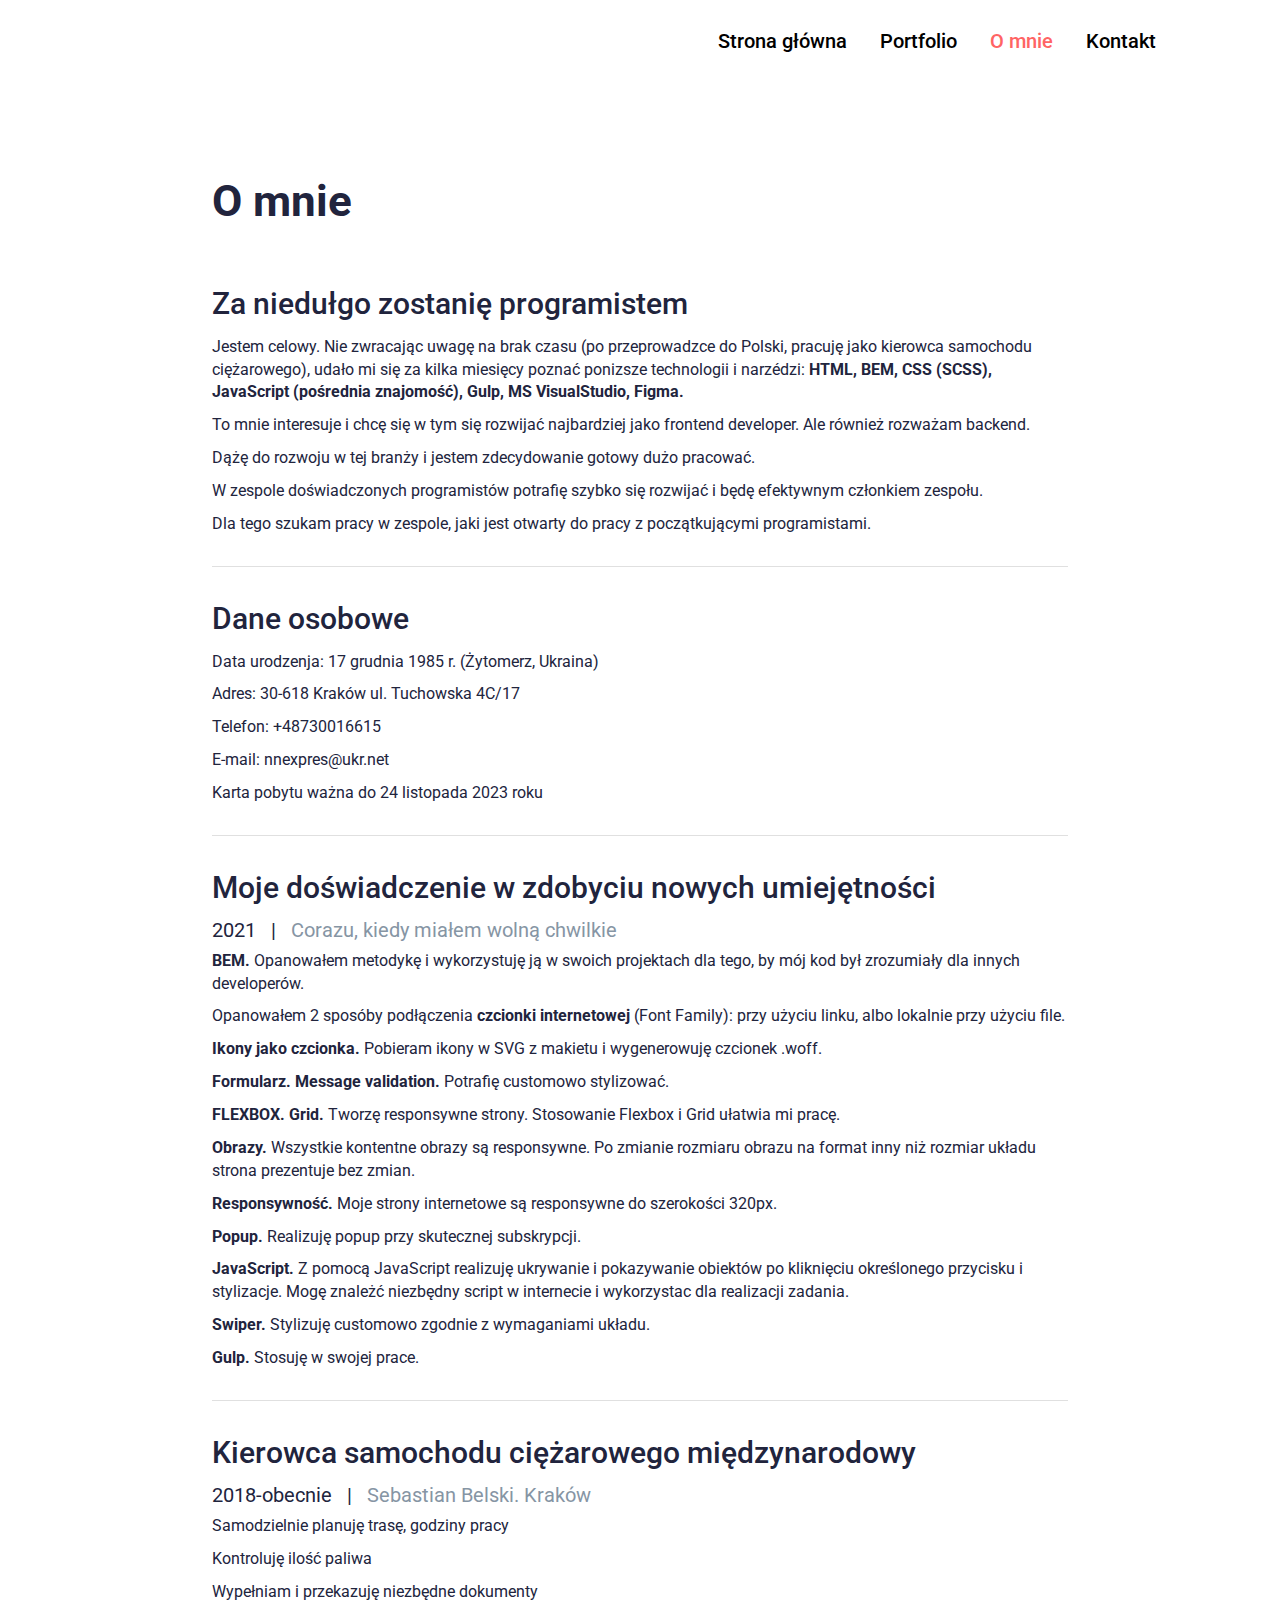
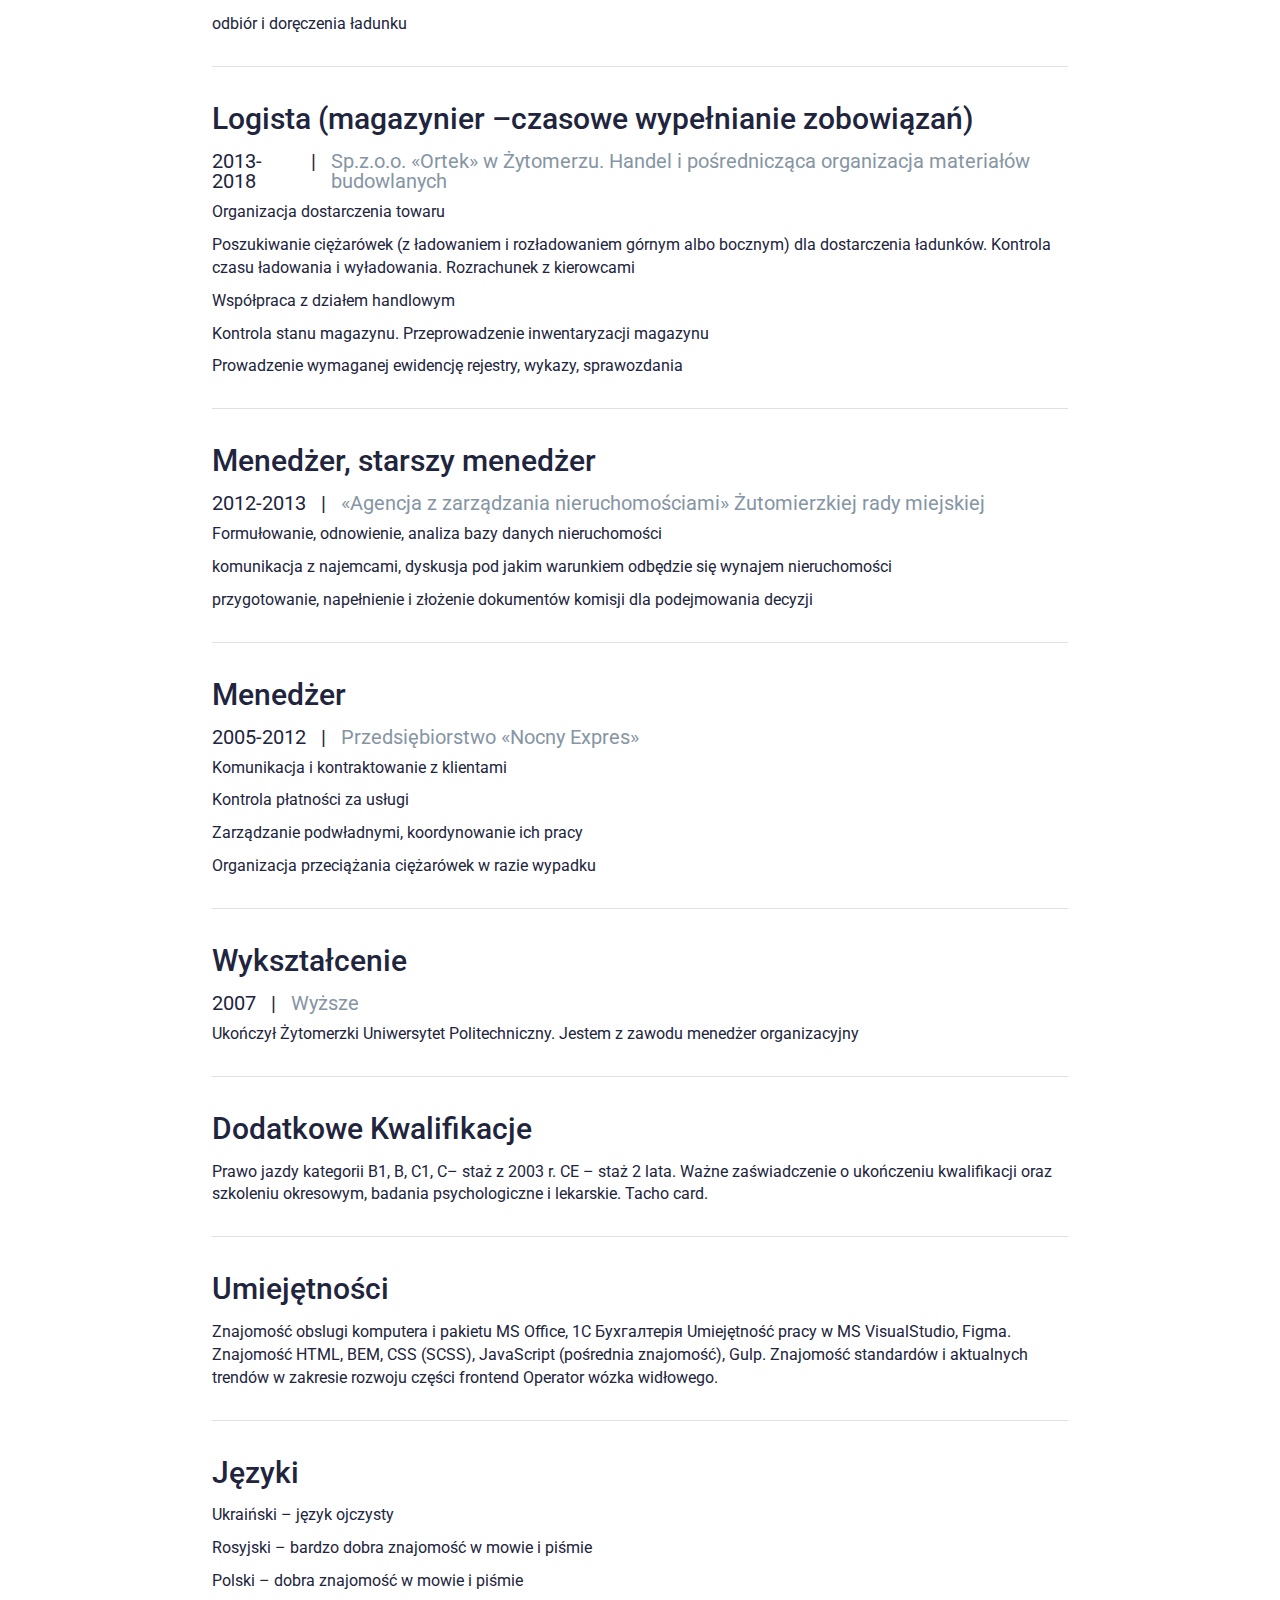
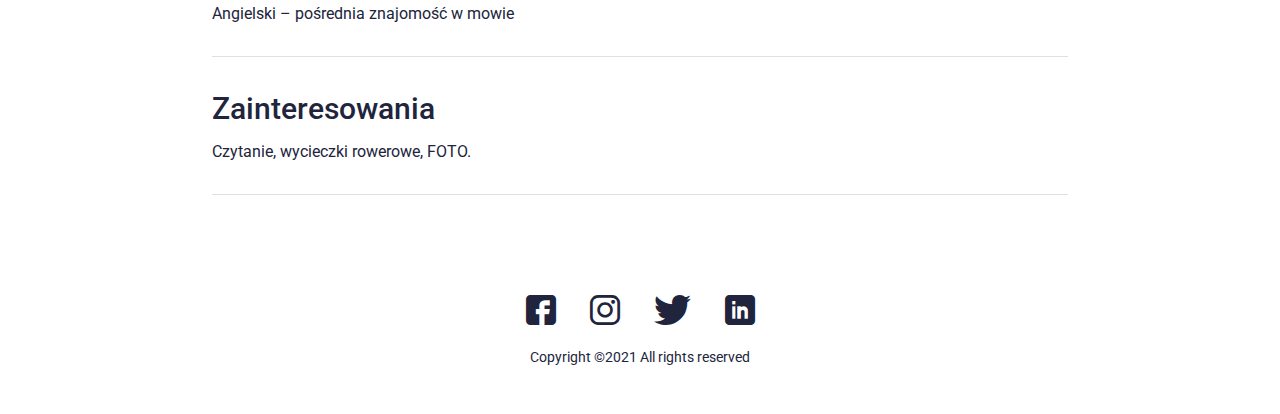
==== blog.html @ d6c2a81e "Add files via upload" ====
<!DOCTYPE html><html lang="en">	 <head>	<title>O mnie</title>	<meta charset="UTF-8">	<meta name="format-detection" content="telephone=no">	<link rel="stylesheet" href="css/style.min.css">	<link rel="shortcut icon" href="favicon.ico">	<!-- <meta name="robots" content="noindex, nofollow"> -->	<!-- <meta name="viewport" content="width=device-width, initial-scale=1.0, maximum-scale=1.0, user-scalable=0"> -->	<meta name="viewport" content="width=device-width, initial-scale=1.0"></head>	<body>		<div class="wrapper">			<header class="header">	<div class="header__content">		<div class="header__menu menu">			<div class="menu__icon icon-menu">				<span></span>				<span></span>				<span></span>			</div>			<nav class="menu__body">				<ul class="menu__list">					<li><a href="index.html" class="menu__link ">Strona główna</a></li>					<li><a href="works.html" class="menu__link ">Portfolio</a></li>					<li><a href="blog.html" class="menu__link _active">O mnie</a></li>					<li><a href="kontakt.html" class="menu__link ">Kontakt</a></li>				</ul>			</nav>		</div>	</div></header>			<main class="page">				<div class="blog page__container _container">					<h1 class="blog__title title">O mnie</h1>					<div class="blog__items">						<div class="blog__item">							<a href="" class="blog__article-name">Za niedułgo zostanię programistem</a>														<div class="blog__text text">								<p>Jestem celowy. Nie zwracając uwagę na brak czasu (po przeprowadzce do Polski, pracuję jako kierowca samochodu ciężarowego), udało mi się za kilka miesięcy poznać ponizsze technologii i narzédzi: <span> HTML, BEM, CSS (SCSS), JavaScript (pośrednia znajomość), Gulp, MS VisualStudio, Figma.</span></p>								<p>To mnie interesuje i chcę się w tym się rozwijać najbardziej jako frontend developer. Ale również rozważam backend.</p>								<p>Dążę do rozwoju w tej branży i jestem zdecydowanie gotowy dużo pracować.</p>								<p>W zespole doświadczonych programistów potrafię szybko się rozwijać i będę efektywnym członkiem zespołu.</p>								<p>Dla tego szukam pracy w zespole, jaki jest otwarty do pracy z początkującymi programistami.</p>							</div>						</div>						<div class="blog__item">							<a href="" class="blog__article-name">Dane osobowe</a>														<div class="blog__text text">								<p>Data urodzenja: 17 grudnia 1985 r. (Żytomerz, Ukraina)</p>								<p>Adres: 30-618 Kraków ul. Tuchowska 4C/17</p>								<p>Telefon: +48730016615</p>								<p>E-mail: nnexpres@ukr.net</p>								<p>Karta pobytu ważna do 24 listopada 2023 roku</p>															</div>						</div>						<div class="blog__item">							<a href="" class="blog__article-name">Moje doświadczenie w zdobyciu nowych umiejętności							</a>							<div class="blog__info"><div class="blog__date">2021</div> <span class="blog__separator">|</span> <div class="blog__category">Corazu, kiedy miałem wolną chwilkie</div></div>							<div class="blog__text text">								<p> <span>BEM.</span> Opanowałem metodykę i wykorzystuję ją w swoich projektach dla tego, by mój kod był zrozumiały dla innych developerów.								</p>								<p>Opanowałem 2 sposóby podłączenia <span>czcionki internetowej</span> (Font Family): przy użyciu linku, albo lokalnie przy użyciu file.</p>								<p><span>Ikony jako czcionka.</span> Pobieram ikony w SVG z makietu i wygenerowuję czcionek .woff.</p>								<p><span>Formularz. Message validation.</span> Potrafię customowo stylizować.</p>								<p><span>FLEXBOX. Grid.</span> Tworzę responsywne strony. Stosowanie Flexbox i Grid ułatwia mi pracę.</p>								<p><span>Obrazy.</span> Wszystkie kontentne obrazy są responsywne. Po zmianie rozmiaru obrazu na format inny niż rozmiar układu strona prezentuje bez zmian.</p>								<p><span>Responsywność.</span> Moje strony internetowe są responsywne do szerokości 320px.</p>								<p><span>Popup.</span> Realizuję popup przy skutecznej subskrypcji.</p>								<p><span>JavaScript.</span> Z pomocą JavaScript realizuję ukrywanie i pokazywanie obiektów po kliknięciu określonego przycisku i stylizacje. Mogę znależć niezbędny script w internecie i wykorzystac dla realizacji zadania.</p>								<p><span>Swiper.</span> Stylizuję customowo zgodnie z wymaganiami układu.</p>								<p><span>Gulp.</span> Stosuję w swojej prace.</p>							</div>						</div>						<div class="blog__item">							<a href="" class="blog__article-name">Kierowca samochodu ciężarowego międzynarodowy</a>							<div class="blog__info"><div class="blog__date">2018-obecnie</div> <span class="blog__separator">|</span> <div class="blog__category">Sebastian Belski. Kraków</div></div>							<div class="blog__text text">								<p>Samodzielnie planuję trasę, godziny pracy</p>								<p>Kontroluję ilość paliwa</p>								<p>Wypełniam i przekazuję niezbędne dokumenty</p>								<p>odbiór i doręczenia ładunku</p>							</div>						</div>											<div class="blog__item">							<a href="" class="blog__article-name">Logista (magazynier –czasowe wypełnianie zobowiązań)							</a>							<div class="blog__info"><div class="blog__date">2013-2018</div> <span class="blog__separator">|</span> <div class="blog__category"> Sp.z.o.o. «Ortek» w Żytomerzu. Handel i pośrednicząca organizacja materiałów budowlanych</div></div>							<div class="blog__text text">								<p>Organizacja dostarczenia towaru								</p>								<p>Poszukiwanie ciężarówek (z ładowaniem i rozładowaniem górnym albo bocznym) dla dostarczenia ładunków. Kontrola czasu ładowania i wyładowania. Rozrachunek z kierowcami</p>								<p>Współpraca z działem handlowym</p>								<p>Kontrola stanu magazynu. Przeprowadzenie inwentaryzacji magazynu</p>								<p>Prowadzenie wymaganej ewidencję rejestry, wykazy, sprawozdania</p>							</div>						</div>						<div class="blog__item">							<a href="" class="blog__article-name">Menedżer, starszy menedżer</a>							<div class="blog__info"><div class="blog__date">2012-2013</div> <span class="blog__separator">|</span> <div class="blog__category">«Agencja z zarządzania nieruchomościami» Żutomierzkiej rady miejskiej</div></div>							<div class="blog__text text">								<p>Formułowanie, odnowienie, analiza bazy danych nieruchomości</p>								<p>komunikacja z najemcami, dyskusja pod jakim warunkiem odbędzie się wynajem nieruchomości</p>								<p>przygotowanie, napełnienie i złożenie dokumentów komisji dla podejmowania decyzji</p>							</div>						</div>						<div class="blog__item">							<a href="" class="blog__article-name">Menedżer</a>							<div class="blog__info"><div class="blog__date">2005-2012</div> <span class="blog__separator">|</span> <div class="blog__category">Przedsiębiorstwo «Nocny Expres»</div></div>							<div class="blog__text text">								<p>Komunikacja i kontraktowanie z klientami</p>								<p>Kontrola płatności za usługi</p>								<p>Zarządzanie podwładnymi, koordynowanie ich pracy								</p>								<p>Organizacja przeciążania ciężarówek w razie wypadku</p>							</div>						</div>						<div class="blog__item">							<a href="" class="blog__article-name">Wykształcenie</a>							<div class="blog__info"><div class="blog__date"> 2007</div> <span class="blog__separator">|</span> <div class="blog__category">Wyższe</div></div>							<div class="blog__text text"> Ukończył Żytomerzki Uniwersytet Politechniczny.								Jestem z zawodu menedżer organizacyjny</div>						</div>						<div class="blog__item">							<a href="" class="blog__article-name">Dodatkowe Kwalifikacje</a>														<div class="blog__text text">Prawo jazdy kategorii B1, B, C1, C– staż z 2003 r. CE – staż 2 lata. Ważne								zaświadczenie o ukończeniu kwalifikacji oraz szkoleniu okresowym, badania								psychologiczne i lekarskie. Tacho card.</div>						</div>						<div class="blog__item">							<a href="" class="blog__article-name">Umiejętności </a>														<div class="blog__text text">Znajomość obslugi komputera i pakietu MS Office, 1C Бухгалтерія								Umiejętność pracy w MS VisualStudio, Figma. Znajomość HTML, BEM, CSS 								(SCSS), JavaScript (pośrednia znajomość), Gulp. Znajomość standardów i aktualnych 								trendów w zakresie rozwoju części frontend								Operator wózka widłowego.</div>						</div>						<div class="blog__item">							<a href="" class="blog__article-name">Języki</a>														<div class="blog__text text">								<p>Ukraiński – język ojczysty</p>								<p>Rosyjski – bardzo dobra znajomość w mowie i piśmie</p>								<p>Polski – dobra znajomość w mowie i piśmie</p>								<p>Angielski – pośrednia znajomość w mowie</p>							</div>						</div>						<div class="blog__item">							<a href="https://www.instagram.com/onemoment_in_the_world/?utm_medium=copy_link" target="_blank" rel="noopener nofollow noreferrer" class="blog__article-name">Zainteresowania</a>														<div class="blog__text text">Czytanie, wycieczki rowerowe, FOTO.</div>						</div>					</div>				</div>			</main>			<footer class="footer">	<div class="footer__content _container">		<div class="footer__social social">			<a href="https://www.facebook.com/profile.php?id=100007851462985" target="_blank" rel="noopener nofollow noreferrer" class="social__item _icon-fb"></a>			<a href="https://www.instagram.com/onemoment_in_the_world/?utm_medium=copy_link" target="_blank" rel="noopener nofollow noreferrer" class="social__item _icon-insta"></a>			<a href="" class="social__item _icon-twitter"></a>			<a href="https://www.linkedin.com/in/артем-кибенко-18a407220" target="_blank" rel="noopener nofollow noreferrer" class="social__item _icon-linkedin"></a>		</div>		<div class="footer__copy">Copyright ©2021 All rights reserved</div>	</div></footer>		</div>				<!-- Swiper --><!-- <script src="https://unpkg.com/swiper/swiper-bundle.min.js"></script> --><script src="js/vendors.min.js"></script><script src="js/app.min.js"></script>	</body></html>
---- css/style.min.css ----
@charset "UTF-8";@import url(https://fonts.googleapis.com/css?family=Roboto:regular,500,700,900&display=swap);@font-face{font-family:icons;font-display:swap;src:url(../fonts/icons.woff) format("woff"),url(../fonts/icons.woff2) format("woff2");font-weight:400;font-style:normal}@font-face{font-family:icons;font-display:swap;src:url(../fonts/icons.woff) format("woff"),url(../fonts/icons.woff2#icons) format("woff2");font-weight:400;font-style:normal;font-display:block}[class*=" _icon-"]:before,[class^="_icon-"]:before{font-family:icons;font-style:normal;font-weight:400;font-variant:normal;text-transform:none;line-height:1;-webkit-font-smoothing:antialiased;-moz-osx-font-smoothing:grayscale}[class*=" _icon-"]:before,[class^="_icon-"]:before{display:block}._icon-fb:before{content:"\e905"}._icon-twitter:before{content:"\e906"}._icon-insta:before{content:"\e907"}._icon-linkedin:before{content:"\e908"}*{padding:0;margin:0;border:0}*,:after,:before{-webkit-box-sizing:border-box;box-sizing:border-box}:active,:focus{outline:0}a:active,a:focus{outline:0}aside,footer,header,nav,section{display:block}body,html{height:100%;min-width:320px}body{line-height:1;font-family:Roboto;-ms-text-size-adjust:100%;-moz-text-size-adjust:100%;-webkit-text-size-adjust:100%}button,input,textarea{font-family:Roboto}input::-ms-clear{display:none}button{cursor:pointer}button::-moz-focus-inner{padding:0;border:0}a,a:visited{text-decoration:none}a:hover{text-decoration:none}ul li{list-style:none}img{vertical-align:top}h1,h2,h3,h4,h5,h6{font-weight:inherit;font-size:inherit}body{color:#21243d;font-size:14px}body._lock{overflow:hidden}.wrapper{width:100%;min-height:100%;overflow:hidden;display:-webkit-box;display:-ms-flexbox;display:flex;-webkit-box-orient:vertical;-webkit-box-direction:normal;-ms-flex-direction:column;flex-direction:column}._container{max-width:856px;margin:0 auto}.btn{font-weight:500;font-size:20px;line-height:145%;-webkit-box-align:center;-ms-flex-align:center;align-items:center;-webkit-box-pack:center;-ms-flex-pack:center;justify-content:center;text-align:center;color:#fff;padding:0 20px;height:47px;background-color:#ff6464;border-radius:2px;display:-webkit-inline-box;display:-ms-inline-flexbox;display:inline-flex;-webkit-transition:background-color .3s ease 0s;-o-transition:background-color .3s ease 0s;transition:background-color .3s ease 0s}.btn._fw{width:100%}.select{position:relative}.select__item{position:relative}.select__title{color:#000;border:1px solid #d9d9d9;background-color:#fff;cursor:pointer;border-radius:4px}.select__value{display:-webkit-box;display:-ms-flexbox;display:flex;font-size:14px;height:30px;padding:0 15px;-webkit-box-align:center;-ms-flex-align:center;align-items:center;-webkit-box-pack:justify;-ms-flex-pack:justify;justify-content:space-between;-webkit-box-orient:horizontal;-webkit-box-direction:reverse;-ms-flex-direction:row-reverse;flex-direction:row-reverse}.select__value span{height:1em;overflow:hidden;display:-webkit-box;-webkit-line-clamp:1;-webkit-box-orient:vertical}.select__value:before{content:"";display:inline-block;-webkit-transition:all .3s ease 0s;-o-transition:all .3s ease 0s;transition:all .3s ease 0s;width:11px;height:7px;background:url(../img/icons/select.svg) center/100% no-repeat}.select__input{width:100%;background-color:transparent;height:100%}.select__options{color:#000;display:none;position:absolute;top:29px;border-radius:0 0 4px 4px;min-width:100%;left:0;background-color:#fff;border-top:0;border:1px solid #d9d9d9;border-top:0;font-size:14px;padding:10px 0 5px 0}.select__option{cursor:pointer;padding:5px 15px;margin:0}.select._active{z-index:5}.select._active .select__value:before{-webkit-transform:rotate(-180deg);-ms-transform:rotate(-180deg);transform:rotate(-180deg)}.select._active .select__options{display:block}input[type=email],input[type=tel],input[type=text],textarea{-webkit-appearance:none;-moz-appearance:none;appearance:none}.input{border-radius:0!important;width:100%;display:block;padding:0 20px}textarea.input{resize:none;padding:0 0}.checkbox{position:relative}.checkbox__input{position:absolute;width:0;height:0;opacity:0;visibility:hidden}.checkbox__input:checked+.checkbox__text:before{background:#fff url(../img/icons/check.svg) center no-repeat}.checkbox__text{display:-webkit-inline-box;display:-ms-inline-flexbox;display:inline-flex;-webkit-box-align:center;-ms-flex-align:center;align-items:center;position:relative;font-size:16px;color:#fff;letter-spacing:-.3px;line-height:calc(20 / 16);cursor:pointer}.checkbox__text:before{content:"";-ms-flex-item-align:start;align-self:flex-start;margin:0 14px 0 0;-webkit-box-flex:0;-ms-flex:0 0 20px;flex:0 0 20px;left:0;top:0;width:20px;height:18px;background:#fff;border:1px solid #a7a9ac}.checkbox a{color:#fff;text-decoration:underline}.checkbox._error .checkbox__text:before{border:1px solid #ee1212}.options{display:-webkit-box;display:-ms-flexbox;display:flex;-webkit-box-orient:vertical;-webkit-box-direction:normal;-ms-flex-direction:column;flex-direction:column;-webkit-box-align:start;-ms-flex-align:start;align-items:flex-start}.options__item{position:relative;cursor:pointer}.options__input{position:absolute;width:0;height:0;opacity:0;left:0;top:0;visibility:hidden}.options__input:checked+.options__text:after{-webkit-transform:scale(1);-ms-transform:scale(1);transform:scale(1)}.options__text{display:-webkit-inline-box;display:-ms-inline-flexbox;display:inline-flex;-webkit-box-align:center;-ms-flex-align:center;align-items:center;position:relative;font-size:16px;color:#fff;letter-spacing:-.3px;line-height:calc(20 / 16)}.options__text:before{content:"";-ms-flex-item-align:start;align-self:flex-start;margin:0 14px 0 0;-webkit-box-flex:0;-ms-flex:0 0 20px;flex:0 0 20px;left:0;top:0;border-radius:50%;width:20px;height:18px;background:#fff;border:1px solid #a7a9ac}.options__text:after{content:"";-webkit-transition:all .3s ease 0s;-o-transition:all .3s ease 0s;transition:all .3s ease 0s;-webkit-transform:scale(0);-ms-transform:scale(0);transform:scale(0);width:10px;height:10px;border-radius:50%;background-color:#77243a;position:absolute;left:5px;top:4px}.rating{display:-webkit-box;display:-ms-flexbox;display:flex;-webkit-box-align:end;-ms-flex-align:end;align-items:flex-end;font-size:40px;line-height:.75;-webkit-transition:opacity .3s ease 0s;-o-transition:opacity .3s ease 0s;transition:opacity .3s ease 0s}.rating.rating_sending{opacity:.2}.rating.rating_set .rating__active,.rating.rating_set .rating__item{cursor:pointer}.rating__body{position:relative}.rating__body::before{content:"★★★★★";display:block}.rating__active{position:absolute;width:0%;height:100%;top:0;left:0;overflow:hidden}.rating__active::before{content:"★★★★★";position:absolute;width:100%;height:100%;top:0;left:0;color:#ffd300}.rating__items{display:-webkit-box;display:-ms-flexbox;display:flex;position:absolute;width:100%;height:100%;top:0;left:0}.rating__item{-webkit-box-flex:0;-ms-flex:0 0 20%;flex:0 0 20%;height:100%;opacity:0}.rating__value{font-size:50%;line-height:1;padding:0 0 0 10px}.quantity{width:88px;height:40px;display:-webkit-box;display:-ms-flexbox;display:flex;border:1px solid rgba(166,166,166,.45)}.quantity__button{-webkit-box-flex:0;-ms-flex:0 0 30px;flex:0 0 30px;position:relative;cursor:pointer}.quantity__button::after,.quantity__button::before{content:"";position:absolute;top:50%;left:50%;-webkit-transition:all .3s ease 0s;-o-transition:all .3s ease 0s;transition:all .3s ease 0s;margin:0 0 0 -4.5px;background-color:#a6a6a6;width:9px;height:1px}.quantity__button_plus::before{-webkit-transform:rotate(-90deg);-ms-transform:rotate(-90deg);transform:rotate(-90deg)}.quantity__input{-webkit-box-flex:1;-ms-flex:1 1 auto;flex:1 1 auto}.quantity__input input{height:100%;color:#a6a6a6;font-size:12px;width:100%;text-align:center}.title{font-weight:700;font-size:44px;line-height:136.36364%}.text{font-size:16px;line-height:143.75%}.text__link{color:inherit;text-decoration:underline}.title-posts{font-size:22px;line-height:104.54545%}.row:after{display:block;content:"";clear:both}.rub:after{content:"₽"}ol.counter{list-style-type:none;counter-reset:item}ol.counter li{position:relative;padding:0 0 0 45px}ol.counter li:before{counter-increment:item;content:counter(item);position:absolute;left:0;top:0;color:#818181;font-size:14px;font-weight:700;text-align:center;line-height:26px;border-radius:50%;width:28px;height:28px;border:1px solid #4274bb}.ellipsis{display:block;overflow:hidden;width:100%;white-space:nowrap;-o-text-overflow:ellipsis;text-overflow:ellipsis}.es{overflow:hidden;white-space:nowrap;-o-text-overflow:ellipsis;text-overflow:ellipsis}.table{display:table;font-size:0;width:100%}.trow{display:table-row}.cell{display:table-cell}.cell.full{width:100%}._ibg{position:relative}._ibg img{position:absolute;width:100%;height:100%;top:0;left:0;-o-object-fit:cover;object-fit:cover}body.ie ._ibg{background-position:center;background-size:cover;background-repeat:no-repeat}body.ie ._ibg img{width:0;height:0;opacity:0;visibility:hidden}._video{position:relative;overflow:hidden;height:0;padding-bottom:56.25%}._video embed,._video iframe,._video object,._video video{position:absolute;top:0;left:0;width:100%;height:100%}.videobg embed,.videobg iframe,.videobg object,.videobg video{position:fixed;top:50%;left:50%;min-width:100%;min-height:100%;width:auto;height:auto;z-index:-100;-webkit-transform:translateX(-50%) translateY(-50%);-ms-transform:translateX(-50%) translateY(-50%);transform:translateX(-50%) translateY(-50%);background-size:cover}._more-content{-webkit-transition:all .3s ease 0s;-o-transition:all .3s ease 0s;transition:all .3s ease 0s;overflow:hidden}._more-link{cursor:pointer}._more-link span{font-style:normal}._more-link span:first-child{display:block}._more-link span:last-child{display:none}._more-link._active span{font-style:normal}._more-link._active span:first-child{display:none}._more-link._active span:last-child{display:block}#map{background:url(../img/icons/loading.gif) center/50px no-repeat}._swiper{overflow:hidden}._swiper .swiper-wrapper{width:100%;height:100%;-webkit-box-sizing:content-box;box-sizing:content-box;display:-webkit-box;display:-ms-flexbox;display:flex;position:relative}._swiper.swiper-container-vertical .swiper-wrapper{-webkit-box-orient:vertical;-webkit-box-direction:normal;-ms-flex-direction:column;flex-direction:column}._swiper.swiper-container-autoheight .swiper-wrapper{-webkit-box-align:start;-ms-flex-align:start;align-items:flex-start}.swiper-container-initialized .swiper-slide{-ms-flex-negative:0;flex-shrink:0}.swiper-container-android .swiper-slide,.swiper-container-android .swiper-wrapper{-webkit-transform:translate3d(0,0,0);transform:translate3d(0,0,0)}.swiper-button-lock{display:none!important}._tabs-block{display:none}._tabs-block._active{display:block}.mirror{-webkit-transform:scale(-1,1);-ms-transform:scale(-1,1);transform:scale(-1,1)}.nicescroll-rails{z-index:1000!important}._custom-scroll{position:fixed;right:0;top:0;width:3px;height:100%;z-index:1000}._custom-scroll__line{background-color:rgba(0,0,0,.5);border-radius:3px 0 0 3px;position:relative;left:0;top:0;width:100%}.popup{-webkit-overflow-scrolling:touch;z-index:100;padding:30px 10px;position:fixed;top:0;left:0;width:100%;height:100%;-webkit-transition:visibility .8s ease 0s;-o-transition:visibility .8s ease 0s;transition:visibility .8s ease 0s;visibility:hidden}.popup::before{content:"";background-color:rgba(0,0,0,.9);position:fixed;width:100%;height:100%;top:0;left:0;opacity:0;-webkit-transition:opacity .8s ease 0s;-o-transition:opacity .8s ease 0s;transition:opacity .8s ease 0s}.popup.show{visibility:visible;overflow:auto}.popup.show::before{opacity:1}.popup.show .popup__body{-webkit-transform:scale(1);-ms-transform:scale(1);transform:scale(1)}.popup._active{overflow:auto;visibility:visible}.popup._active::before{opacity:1}.popup._active .popup__body{-webkit-transition:all .3s ease .2s;-o-transition:all .3s ease .2s;transition:all .3s ease .2s;-webkit-transform:scale(1);-ms-transform:scale(1);transform:scale(1)}.popup__content{display:-webkit-box;display:-ms-flexbox;display:flex;-webkit-box-orient:vertical;-webkit-box-direction:normal;-ms-flex-direction:column;flex-direction:column;-webkit-box-align:center;-ms-flex-align:center;align-items:center;min-height:100%;-webkit-box-flex:1;-ms-flex:1 1 auto;flex:1 1 auto;width:100%;display:flex;-webkit-box-pack:center;-ms-flex-pack:center;justify-content:center;align-items:center}.popup__body{-webkit-transform:scale(0);-ms-transform:scale(0);transform:scale(0);-webkit-transition:all .3s ease 0s;-o-transition:all .3s ease 0s;transition:all .3s ease 0s;background-color:#fff;padding:50px;width:100%;max-width:800px}.popup__close{width:15px;height:15px;position:absolute;top:0;right:0;cursor:pointer;z-index:30;background:url(../img/icons/close.svg) 0 0 no-repeat}.header{position:relative;z-index:100}.header__content{max-width:1052px;padding:0 10px;margin:0 auto}.header__menu{height:82px;-webkit-box-align:center;-ms-flex-align:center;align-items:center;display:-webkit-box;display:-ms-flexbox;display:flex;padding:10px 0;-webkit-box-pack:end;-ms-flex-pack:end;justify-content:flex-end}.menu__list li{margin:0 0 30px 0}.menu__list li:last-child{margin:0}.menu__link{font-weight:500;font-size:20px;color:#000;-webkit-transition:color .3s ease 0s;-o-transition:color .3s ease 0s;transition:color .3s ease 0s}.menu__link._active{color:#ff6464}.icon-menu{display:none}.footer{text-align:center;padding:50px 0}.footer__social{margin:0 0 25px 0}.hello{padding:38px 0 70px 0}.hello__container{display:-webkit-box;display:-ms-flexbox;display:flex}.hello__content{-webkit-box-align:start;-ms-flex-align:start;align-items:flex-start;margin:18px 110px 0 0;-webkit-box-flex:1;-ms-flex:1 1 auto;flex:1 1 auto}.hello__content :last-child{margin-bottom:0}.hello__title{margin:0 0 25px 0}.hello__text{margin:0 0 35px 0}.hello__btn{margin:0 0 25px 0;text-transform:uppercase}.hello__avatar{-webkit-box-flex:0;-ms-flex:0 0 243px;flex:0 0 243px;height:243px;border-radius:50%;position:relative;overflow:hidden;-webkit-box-shadow:-5px 13px 0 0 #edf7fa;box-shadow:-5px 13px 0 0 #edf7fa}.hello__avatar img{max-width:100%}.recent-posts{background-color:#edf7fa;padding:25px 0 13px 0}.recent-posts__header{display:-webkit-box;display:-ms-flexbox;display:flex;margin:0 0 22px 0}.recent-posts__title{-webkit-box-flex:1;-ms-flex:1 1 auto;flex:1 1 auto;padding:0 20px 0 0}.recent-posts__view-all{-webkit-box-flex:0;-ms-flex:0 0 auto;flex:0 0 auto;font-size:16px;color:#00a8cc;display:none}.recent-posts__items{margin:0 -10px}.recent-posts__column{-webkit-box-flex:0;-ms-flex:0 1 50%;flex:0 1 50%;padding:0 10px;margin:0 0 17px 0}.recent-post{height:100%;background:#fff;-webkit-box-shadow:0 4px 10px rgba(187,225,250,.25);box-shadow:0 4px 10px rgba(187,225,250,.25);border-radius:4px;padding:20px}.recent-post :last-child{margin-bottom:0}.recent-post__title{display:inline-block;font-weight:700;font-size:26px;line-height:146.15385%;color:#21243d;-webkit-transition:color .3s ease 0s;-o-transition:color .3s ease 0s;transition:color .3s ease 0s;margin:0 0 17px 0}.recent-post__info{font-size:18px;line-height:144.44444%;margin:0 0 15px 0}.recent-post__info span{margin:0 10px}.recent-post__text{margin:0 0 15px 0}.featured-works{padding:30px 0 80px 0}.featured-works__title{margin:0 0 20px 0}.works__items{padding-bottom:60px}.works__item{padding:0 0 30px 0;border-bottom:1px solid #e0e0e0;margin:0 0 30px 0}.works__item:last-child{margin-bottom:0}.works__image{-webkit-box-flex:0;-ms-flex:0 0 246px;flex:0 0 246px;display:block;border-radius:6px;min-height:180px;overflow:hidden}.works__body{-webkit-box-flex:1;-ms-flex:1 1 auto;flex:1 1 auto}.works__main-title{margin:0 0 45px 0}.works__title{color:inherit;font-weight:700;font-size:30px;line-height:146.66667%;display:inline-block;margin:0 0 15px 0;-webkit-transition:color .3s ease 0s;-o-transition:color .3s ease 0s;transition:color .3s ease 0s}.works__title__info{display:-webkit-box;display:-ms-flexbox;display:flex;-webkit-box-align:center;-ms-flex-align:center;align-items:center;margin:0 0 15px 0}.works__title__year{background:#142850;border-radius:16px;height:25px;padding:0 10px;font-weight:900;font-size:18px;color:#fff;-webkit-box-align:center;-ms-flex-align:center;align-items:center;-webkit-box-pack:center;-ms-flex-pack:center;justify-content:center;display:-webkit-inline-box;display:-ms-inline-flexbox;display:inline-flex;margin:0 25px 0 0}.works__title__category{font-size:20px;line-height:145%;color:#8695a4}.blog{padding-bottom:50px}.blog__title{margin:0 0 50px 0}.blog__article-name{display:inline-block;margin:0 0 10px 0;font-weight:500;font-size:30px;line-height:146.66667%;color:inherit;-webkit-transition:color .3s ease 0s;-o-transition:color .3s ease 0s;transition:color .3s ease 0s}.blog__item{border-bottom:1px solid #e0e0e0;padding:0 0 30px 0;margin:0 0 30px 0}.blog__item:last-child{margin:0}.blog__info{display:-webkit-box;display:-ms-flexbox;display:flex;font-size:20px;margin:0 0 10px 0}.blog__separator{margin:0 15px}.blog__category{color:#8695a4}.blog__text p:not(:last-child){margin-bottom:10px}.blog__text span{font-weight:700}.blog__text a{color:inherit;display:inline-block;margin-bottom:10px}.page{-webkit-box-flex:1;-ms-flex:1 1 auto;flex:1 1 auto;padding:90px 0 0 0}.social{display:-webkit-box;display:-ms-flexbox;display:flex;-webkit-box-pack:center;-ms-flex-pack:center;justify-content:center;-webkit-box-align:center;-ms-flex-align:center;align-items:center}.social__item{-webkit-transition:color .3s ease 0s;-o-transition:color .3s ease 0s;transition:color .3s ease 0s;margin:0 17px;font-size:30px;color:inherit}@media (min-width:767.98px){.menu__list{display:-webkit-box;display:-ms-flexbox;display:flex}.menu__list li{margin:0 33px 0 0}.recent-posts__items{display:-webkit-box;display:-ms-flexbox;display:flex}.works__item{display:-webkit-box;display:-ms-flexbox;display:flex;-webkit-box-align:start;-ms-flex-align:start;align-items:flex-start}.works__body{padding:0 0 0 18px}}@media (min-width:991.98px){.quantity__button:hover::after,.quantity__button:hover::before{background-color:rgba(0,0,0,.5)}.menu__link:hover{color:#ff6464}.works__title:hover{color:#ff6464}.social__item:hover{color:#ff6464}}@media (min-width:992px) and (min-width:767.98px){.btn:hover{background-color:#aa3e3e}}@media (min-width:992px){.select__option:hover{background:#d9d9d9}.checkbox a:hover{text-decoration:none}}@media (max-width:991.98px){._container{max-width:750px}.select__title{font-size:18px}.select__options{font-size:18px}}@media (max-width:868px){.hello{padding:0 0 70px 0}.hello__content{margin:18px 50px 0 0}}@media (max-width:767.98px){._container{max-width:none;padding:0 10px}.title{font-size:32px}.title-posts{font-size:18px;text-align:center}.header__menu{height:50px}.menu__body{-webkit-transform:translate(0,-100%);-ms-transform:translate(0,-100%);transform:translate(0,-100%);position:fixed;width:100%;height:100%;top:0;left:0;overflow:auto;padding:70px 10px 30px 10px;-webkit-transition:-webkit-transform .8s ease 0s;transition:-webkit-transform .8s ease 0s;-o-transition:transform .8s ease 0s;transition:transform .8s ease 0s;transition:transform .8s ease 0s,-webkit-transform .8s ease 0s;background-color:rgba(255,255,255,.9)}.menu__body._active{-webkit-transform:translate(0,0);-ms-transform:translate(0,0);transform:translate(0,0)}.menu__link{font-size:40px;display:block;text-align:center}.icon-menu{display:block;position:relative;width:30px;height:18px;cursor:pointer;z-index:5}.icon-menu span{-webkit-transition:all .3s ease 0s;-o-transition:all .3s ease 0s;transition:all .3s ease 0s;top:calc(50% - 1px);left:0;position:absolute;width:100%;height:2px;background-color:#000}.icon-menu span:first-child{top:0}.icon-menu span:last-child{top:auto;bottom:0}.icon-menu._active span{-webkit-transform:scale(0);-ms-transform:scale(0);transform:scale(0)}.icon-menu._active span:first-child{-webkit-transform:rotate(-45deg);-ms-transform:rotate(-45deg);transform:rotate(-45deg);top:calc(50% - 1px)}.icon-menu._active span:last-child{-webkit-transform:rotate(45deg);-ms-transform:rotate(45deg);transform:rotate(45deg);bottom:calc(50% - 1px)}.footer{padding:30px 0}.hello{padding:0 0 60px 0}.hello__container{-webkit-box-orient:vertical;-webkit-box-direction:reverse;-ms-flex-direction:column-reverse;flex-direction:column-reverse;text-align:center;-webkit-box-align:center;-ms-flex-align:center;align-items:center}.hello__content{margin:0}.hello__title{margin:0 0 20px 0}.hello__text{padding:0 15px;margin:0 0 25px 0}.hello__btn{margin:0 0 20px 0}.hello__avatar{width:170px;-webkit-box-flex:0;-ms-flex:0 0 170px;flex:0 0 170px;margin:0 0 40px 0}.recent-posts{padding:25px 0 23px 0}.recent-posts__view-all{display:none}.recent-post__title{font-size:22px;margin:0 0 10px 0}.recent-post{padding:15px}.recent-post__info{font-size:16px;margin:0 0 10px 0}.featured-works{padding:30px 0 30px 0}.featured-works__items{display:-webkit-box;display:-ms-flexbox;display:flex;overflow:auto}.featured-works__items .works__item{-webkit-box-flex:0;-ms-flex:0 0 90%;flex:0 0 90%;margin:0 15px 0 0}.works__items{padding-bottom:30px}.works__image{padding:0 0 67% 0;margin:0 0 17px 0}.works__main-title{margin:0 0 20px 0}.works__title{font-size:24px}.blog{padding-bottom:30px}.blog__title{margin:0 0 20px 0}.blog__article-name{font-size:26px}.blog__item{padding:0 0 25px 0;margin:0 0 25px 0}.blog__info{font-size:16px}.page{padding:30px 0 0 0}}
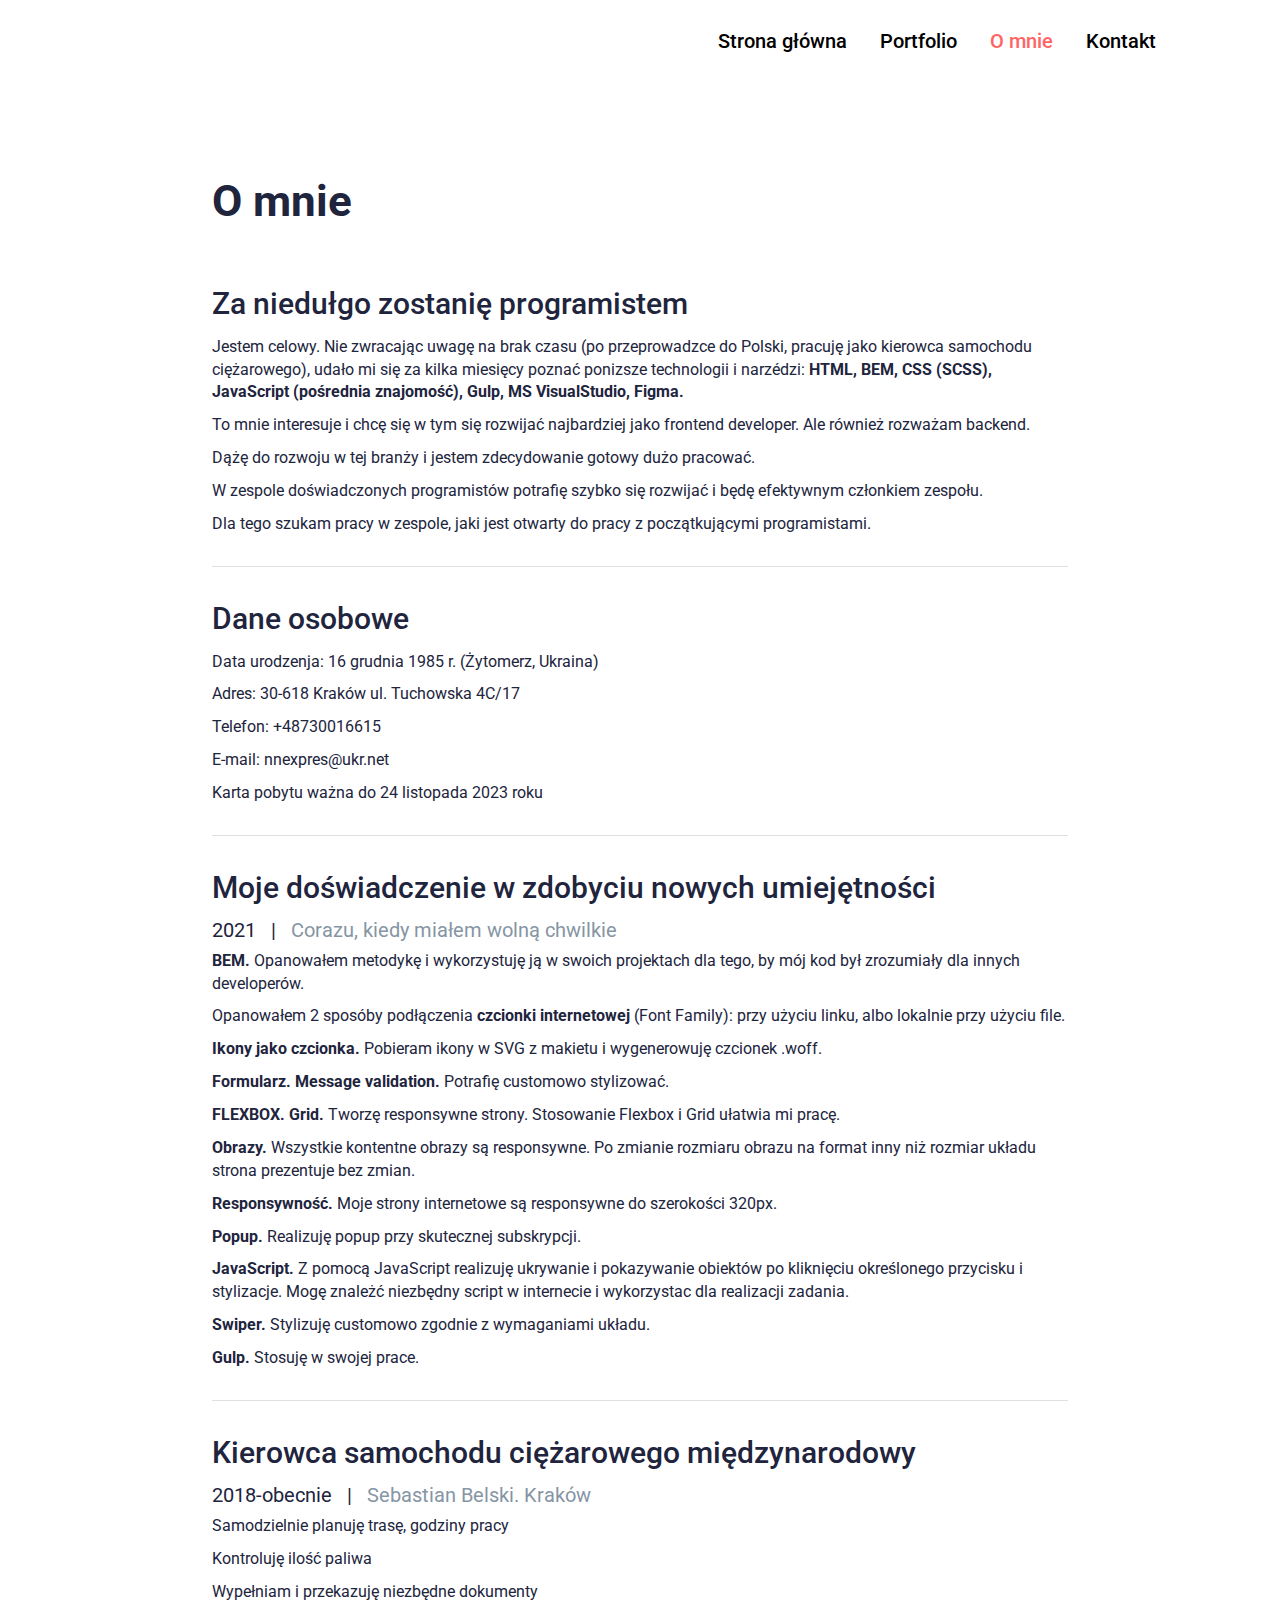
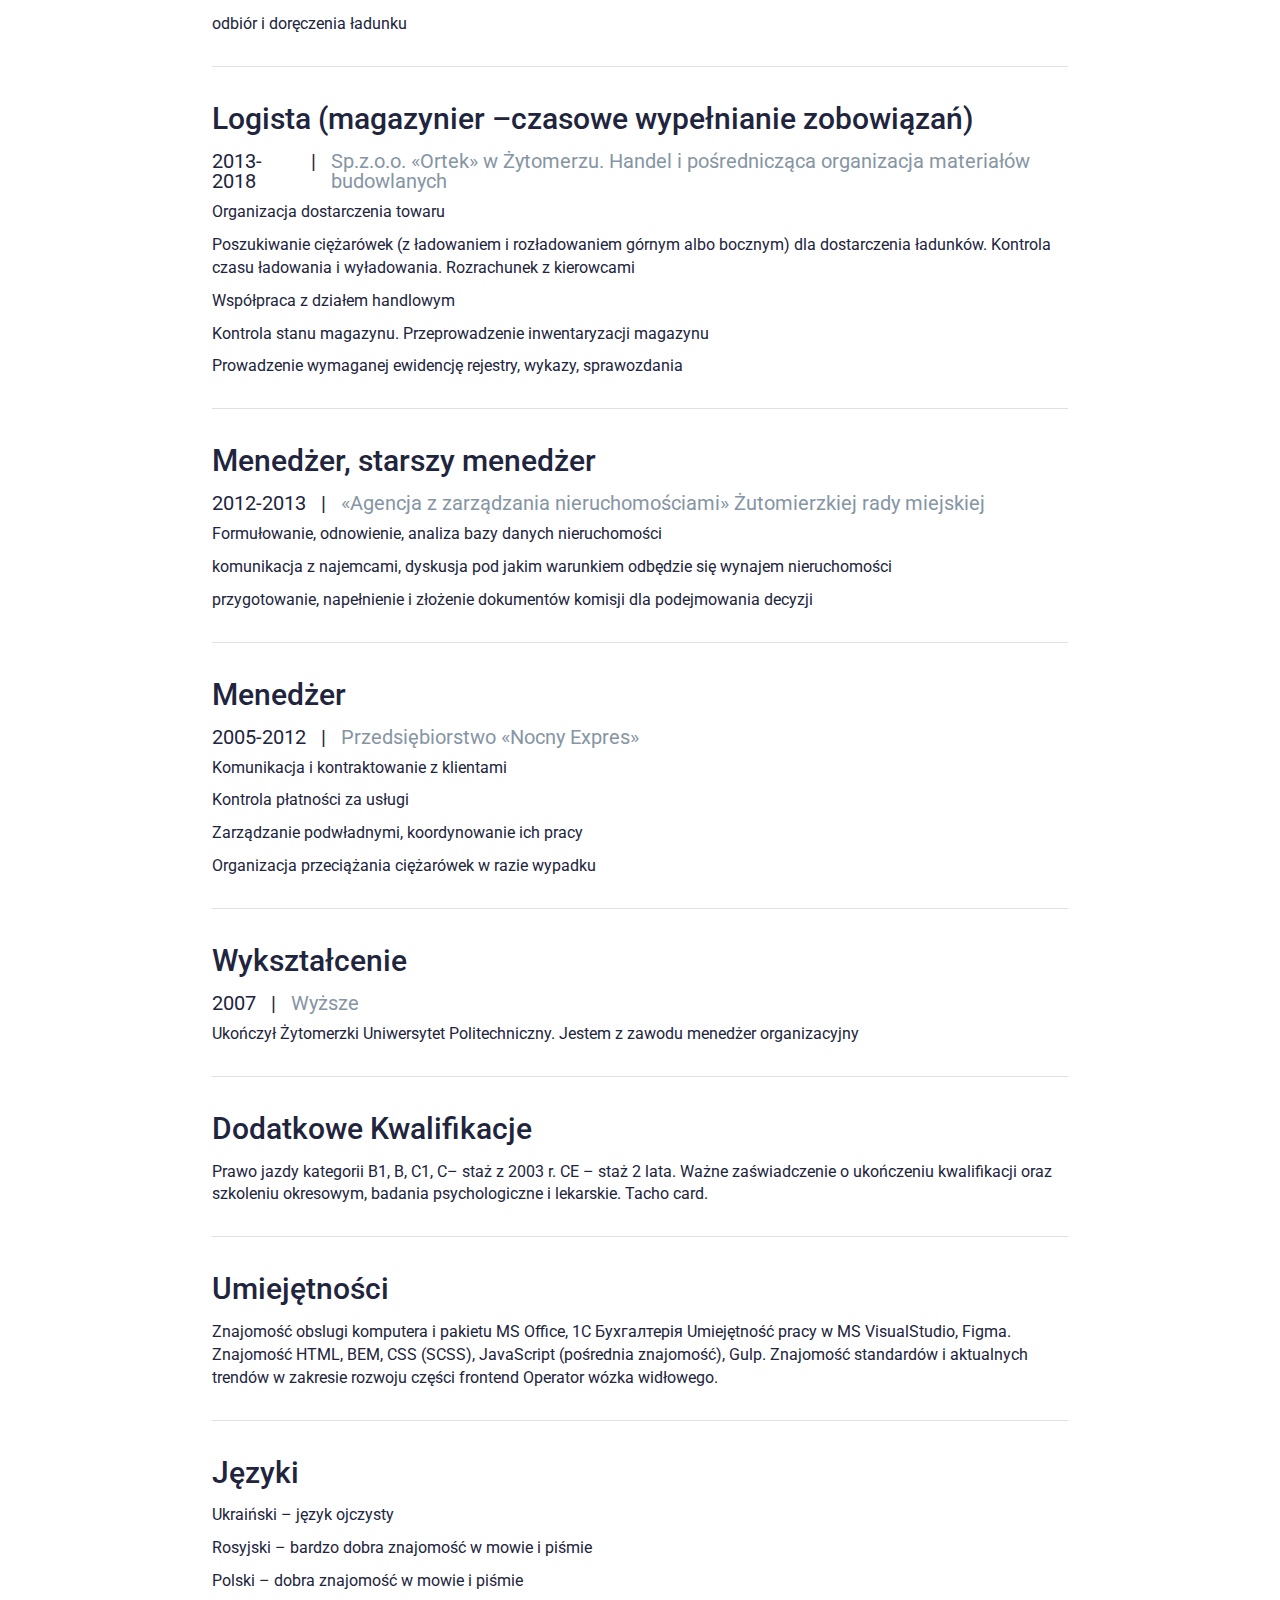
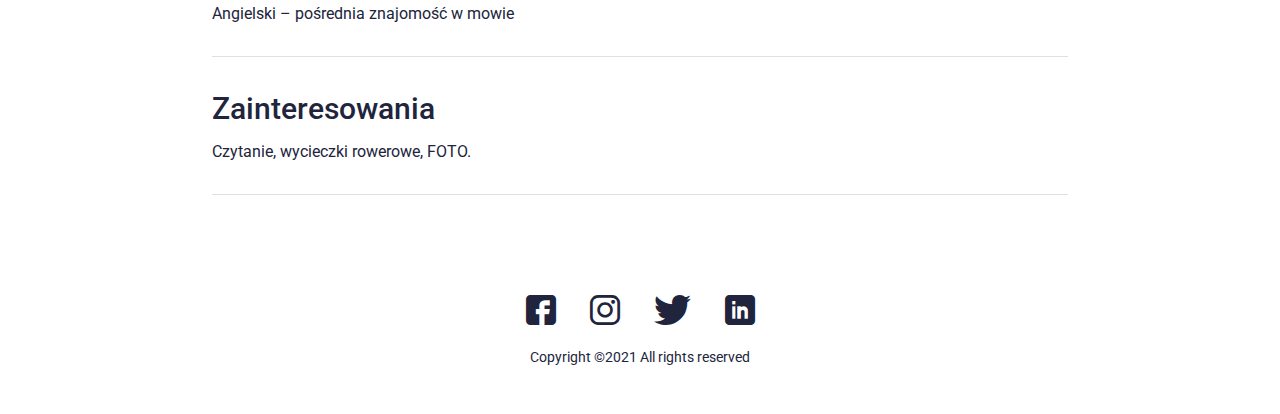
==== commit b19754f4: "Add files via upload" ====
--- a/blog.html
+++ b/blog.html
@@ -50,7 +50,7 @@
 							<a href="" class="blog__article-name">Dane osobowe</a> 							 							<div class="blog__text text">-								<p>Data urodzenja: 17 grudnia 1985 r. (Żytomerz, Ukraina)</p>+								<p>Data urodzenja: 16 grudnia 1985 r. (Żytomerz, Ukraina)</p> 								<p>Adres: 30-618 Kraków ul. Tuchowska 4C/17</p> 								<p>Telefon: +48730016615</p> 								<p>E-mail: nnexpres@ukr.net</p>--- a/css/style.min.css
+++ b/css/style.min.css
@@ -1 +1 @@
-@charset "UTF-8";@import url(https://fonts.googleapis.com/css?family=Roboto:regular,500,700,900&display=swap);@font-face{font-family:icons;font-display:swap;src:url(../fonts/icons.woff) format("woff"),url(../fonts/icons.woff2) format("woff2");font-weight:400;font-style:normal}@font-face{font-family:icons;font-display:swap;src:url(../fonts/icons.woff) format("woff"),url(../fonts/icons.woff2#icons) format("woff2");font-weight:400;font-style:normal;font-display:block}[class*=" _icon-"]:before,[class^="_icon-"]:before{font-family:icons;font-style:normal;font-weight:400;font-variant:normal;text-transform:none;line-height:1;-webkit-font-smoothing:antialiased;-moz-osx-font-smoothing:grayscale}[class*=" _icon-"]:before,[class^="_icon-"]:before{display:block}._icon-fb:before{content:"\e905"}._icon-twitter:before{content:"\e906"}._icon-insta:before{content:"\e907"}._icon-linkedin:before{content:"\e908"}*{padding:0;margin:0;border:0}*,:after,:before{-webkit-box-sizing:border-box;box-sizing:border-box}:active,:focus{outline:0}a:active,a:focus{outline:0}aside,footer,header,nav,section{display:block}body,html{height:100%;min-width:320px}body{line-height:1;font-family:Roboto;-ms-text-size-adjust:100%;-moz-text-size-adjust:100%;-webkit-text-size-adjust:100%}button,input,textarea{font-family:Roboto}input::-ms-clear{display:none}button{cursor:pointer}button::-moz-focus-inner{padding:0;border:0}a,a:visited{text-decoration:none}a:hover{text-decoration:none}ul li{list-style:none}img{vertical-align:top}h1,h2,h3,h4,h5,h6{font-weight:inherit;font-size:inherit}body{color:#21243d;font-size:14px}body._lock{overflow:hidden}.wrapper{width:100%;min-height:100%;overflow:hidden;display:-webkit-box;display:-ms-flexbox;display:flex;-webkit-box-orient:vertical;-webkit-box-direction:normal;-ms-flex-direction:column;flex-direction:column}._container{max-width:856px;margin:0 auto}.btn{font-weight:500;font-size:20px;line-height:145%;-webkit-box-align:center;-ms-flex-align:center;align-items:center;-webkit-box-pack:center;-ms-flex-pack:center;justify-content:center;text-align:center;color:#fff;padding:0 20px;height:47px;background-color:#ff6464;border-radius:2px;display:-webkit-inline-box;display:-ms-inline-flexbox;display:inline-flex;-webkit-transition:background-color .3s ease 0s;-o-transition:background-color .3s ease 0s;transition:background-color .3s ease 0s}.btn._fw{width:100%}.select{position:relative}.select__item{position:relative}.select__title{color:#000;border:1px solid #d9d9d9;background-color:#fff;cursor:pointer;border-radius:4px}.select__value{display:-webkit-box;display:-ms-flexbox;display:flex;font-size:14px;height:30px;padding:0 15px;-webkit-box-align:center;-ms-flex-align:center;align-items:center;-webkit-box-pack:justify;-ms-flex-pack:justify;justify-content:space-between;-webkit-box-orient:horizontal;-webkit-box-direction:reverse;-ms-flex-direction:row-reverse;flex-direction:row-reverse}.select__value span{height:1em;overflow:hidden;display:-webkit-box;-webkit-line-clamp:1;-webkit-box-orient:vertical}.select__value:before{content:"";display:inline-block;-webkit-transition:all .3s ease 0s;-o-transition:all .3s ease 0s;transition:all .3s ease 0s;width:11px;height:7px;background:url(../img/icons/select.svg) center/100% no-repeat}.select__input{width:100%;background-color:transparent;height:100%}.select__options{color:#000;display:none;position:absolute;top:29px;border-radius:0 0 4px 4px;min-width:100%;left:0;background-color:#fff;border-top:0;border:1px solid #d9d9d9;border-top:0;font-size:14px;padding:10px 0 5px 0}.select__option{cursor:pointer;padding:5px 15px;margin:0}.select._active{z-index:5}.select._active .select__value:before{-webkit-transform:rotate(-180deg);-ms-transform:rotate(-180deg);transform:rotate(-180deg)}.select._active .select__options{display:block}input[type=email],input[type=tel],input[type=text],textarea{-webkit-appearance:none;-moz-appearance:none;appearance:none}.input{border-radius:0!important;width:100%;display:block;padding:0 20px}textarea.input{resize:none;padding:0 0}.checkbox{position:relative}.checkbox__input{position:absolute;width:0;height:0;opacity:0;visibility:hidden}.checkbox__input:checked+.checkbox__text:before{background:#fff url(../img/icons/check.svg) center no-repeat}.checkbox__text{display:-webkit-inline-box;display:-ms-inline-flexbox;display:inline-flex;-webkit-box-align:center;-ms-flex-align:center;align-items:center;position:relative;font-size:16px;color:#fff;letter-spacing:-.3px;line-height:calc(20 / 16);cursor:pointer}.checkbox__text:before{content:"";-ms-flex-item-align:start;align-self:flex-start;margin:0 14px 0 0;-webkit-box-flex:0;-ms-flex:0 0 20px;flex:0 0 20px;left:0;top:0;width:20px;height:18px;background:#fff;border:1px solid #a7a9ac}.checkbox a{color:#fff;text-decoration:underline}.checkbox._error .checkbox__text:before{border:1px solid #ee1212}.options{display:-webkit-box;display:-ms-flexbox;display:flex;-webkit-box-orient:vertical;-webkit-box-direction:normal;-ms-flex-direction:column;flex-direction:column;-webkit-box-align:start;-ms-flex-align:start;align-items:flex-start}.options__item{position:relative;cursor:pointer}.options__input{position:absolute;width:0;height:0;opacity:0;left:0;top:0;visibility:hidden}.options__input:checked+.options__text:after{-webkit-transform:scale(1);-ms-transform:scale(1);transform:scale(1)}.options__text{display:-webkit-inline-box;display:-ms-inline-flexbox;display:inline-flex;-webkit-box-align:center;-ms-flex-align:center;align-items:center;position:relative;font-size:16px;color:#fff;letter-spacing:-.3px;line-height:calc(20 / 16)}.options__text:before{content:"";-ms-flex-item-align:start;align-self:flex-start;margin:0 14px 0 0;-webkit-box-flex:0;-ms-flex:0 0 20px;flex:0 0 20px;left:0;top:0;border-radius:50%;width:20px;height:18px;background:#fff;border:1px solid #a7a9ac}.options__text:after{content:"";-webkit-transition:all .3s ease 0s;-o-transition:all .3s ease 0s;transition:all .3s ease 0s;-webkit-transform:scale(0);-ms-transform:scale(0);transform:scale(0);width:10px;height:10px;border-radius:50%;background-color:#77243a;position:absolute;left:5px;top:4px}.rating{display:-webkit-box;display:-ms-flexbox;display:flex;-webkit-box-align:end;-ms-flex-align:end;align-items:flex-end;font-size:40px;line-height:.75;-webkit-transition:opacity .3s ease 0s;-o-transition:opacity .3s ease 0s;transition:opacity .3s ease 0s}.rating.rating_sending{opacity:.2}.rating.rating_set .rating__active,.rating.rating_set .rating__item{cursor:pointer}.rating__body{position:relative}.rating__body::before{content:"★★★★★";display:block}.rating__active{position:absolute;width:0%;height:100%;top:0;left:0;overflow:hidden}.rating__active::before{content:"★★★★★";position:absolute;width:100%;height:100%;top:0;left:0;color:#ffd300}.rating__items{display:-webkit-box;display:-ms-flexbox;display:flex;position:absolute;width:100%;height:100%;top:0;left:0}.rating__item{-webkit-box-flex:0;-ms-flex:0 0 20%;flex:0 0 20%;height:100%;opacity:0}.rating__value{font-size:50%;line-height:1;padding:0 0 0 10px}.quantity{width:88px;height:40px;display:-webkit-box;display:-ms-flexbox;display:flex;border:1px solid rgba(166,166,166,.45)}.quantity__button{-webkit-box-flex:0;-ms-flex:0 0 30px;flex:0 0 30px;position:relative;cursor:pointer}.quantity__button::after,.quantity__button::before{content:"";position:absolute;top:50%;left:50%;-webkit-transition:all .3s ease 0s;-o-transition:all .3s ease 0s;transition:all .3s ease 0s;margin:0 0 0 -4.5px;background-color:#a6a6a6;width:9px;height:1px}.quantity__button_plus::before{-webkit-transform:rotate(-90deg);-ms-transform:rotate(-90deg);transform:rotate(-90deg)}.quantity__input{-webkit-box-flex:1;-ms-flex:1 1 auto;flex:1 1 auto}.quantity__input input{height:100%;color:#a6a6a6;font-size:12px;width:100%;text-align:center}.title{font-weight:700;font-size:44px;line-height:136.36364%}.text{font-size:16px;line-height:143.75%}.text__link{color:inherit;text-decoration:underline}.title-posts{font-size:22px;line-height:104.54545%}.row:after{display:block;content:"";clear:both}.rub:after{content:"₽"}ol.counter{list-style-type:none;counter-reset:item}ol.counter li{position:relative;padding:0 0 0 45px}ol.counter li:before{counter-increment:item;content:counter(item);position:absolute;left:0;top:0;color:#818181;font-size:14px;font-weight:700;text-align:center;line-height:26px;border-radius:50%;width:28px;height:28px;border:1px solid #4274bb}.ellipsis{display:block;overflow:hidden;width:100%;white-space:nowrap;-o-text-overflow:ellipsis;text-overflow:ellipsis}.es{overflow:hidden;white-space:nowrap;-o-text-overflow:ellipsis;text-overflow:ellipsis}.table{display:table;font-size:0;width:100%}.trow{display:table-row}.cell{display:table-cell}.cell.full{width:100%}._ibg{position:relative}._ibg img{position:absolute;width:100%;height:100%;top:0;left:0;-o-object-fit:cover;object-fit:cover}body.ie ._ibg{background-position:center;background-size:cover;background-repeat:no-repeat}body.ie ._ibg img{width:0;height:0;opacity:0;visibility:hidden}._video{position:relative;overflow:hidden;height:0;padding-bottom:56.25%}._video embed,._video iframe,._video object,._video video{position:absolute;top:0;left:0;width:100%;height:100%}.videobg embed,.videobg iframe,.videobg object,.videobg video{position:fixed;top:50%;left:50%;min-width:100%;min-height:100%;width:auto;height:auto;z-index:-100;-webkit-transform:translateX(-50%) translateY(-50%);-ms-transform:translateX(-50%) translateY(-50%);transform:translateX(-50%) translateY(-50%);background-size:cover}._more-content{-webkit-transition:all .3s ease 0s;-o-transition:all .3s ease 0s;transition:all .3s ease 0s;overflow:hidden}._more-link{cursor:pointer}._more-link span{font-style:normal}._more-link span:first-child{display:block}._more-link span:last-child{display:none}._more-link._active span{font-style:normal}._more-link._active span:first-child{display:none}._more-link._active span:last-child{display:block}#map{background:url(../img/icons/loading.gif) center/50px no-repeat}._swiper{overflow:hidden}._swiper .swiper-wrapper{width:100%;height:100%;-webkit-box-sizing:content-box;box-sizing:content-box;display:-webkit-box;display:-ms-flexbox;display:flex;position:relative}._swiper.swiper-container-vertical .swiper-wrapper{-webkit-box-orient:vertical;-webkit-box-direction:normal;-ms-flex-direction:column;flex-direction:column}._swiper.swiper-container-autoheight .swiper-wrapper{-webkit-box-align:start;-ms-flex-align:start;align-items:flex-start}.swiper-container-initialized .swiper-slide{-ms-flex-negative:0;flex-shrink:0}.swiper-container-android .swiper-slide,.swiper-container-android .swiper-wrapper{-webkit-transform:translate3d(0,0,0);transform:translate3d(0,0,0)}.swiper-button-lock{display:none!important}._tabs-block{display:none}._tabs-block._active{display:block}.mirror{-webkit-transform:scale(-1,1);-ms-transform:scale(-1,1);transform:scale(-1,1)}.nicescroll-rails{z-index:1000!important}._custom-scroll{position:fixed;right:0;top:0;width:3px;height:100%;z-index:1000}._custom-scroll__line{background-color:rgba(0,0,0,.5);border-radius:3px 0 0 3px;position:relative;left:0;top:0;width:100%}.popup{-webkit-overflow-scrolling:touch;z-index:100;padding:30px 10px;position:fixed;top:0;left:0;width:100%;height:100%;-webkit-transition:visibility .8s ease 0s;-o-transition:visibility .8s ease 0s;transition:visibility .8s ease 0s;visibility:hidden}.popup::before{content:"";background-color:rgba(0,0,0,.9);position:fixed;width:100%;height:100%;top:0;left:0;opacity:0;-webkit-transition:opacity .8s ease 0s;-o-transition:opacity .8s ease 0s;transition:opacity .8s ease 0s}.popup.show{visibility:visible;overflow:auto}.popup.show::before{opacity:1}.popup.show .popup__body{-webkit-transform:scale(1);-ms-transform:scale(1);transform:scale(1)}.popup._active{overflow:auto;visibility:visible}.popup._active::before{opacity:1}.popup._active .popup__body{-webkit-transition:all .3s ease .2s;-o-transition:all .3s ease .2s;transition:all .3s ease .2s;-webkit-transform:scale(1);-ms-transform:scale(1);transform:scale(1)}.popup__content{display:-webkit-box;display:-ms-flexbox;display:flex;-webkit-box-orient:vertical;-webkit-box-direction:normal;-ms-flex-direction:column;flex-direction:column;-webkit-box-align:center;-ms-flex-align:center;align-items:center;min-height:100%;-webkit-box-flex:1;-ms-flex:1 1 auto;flex:1 1 auto;width:100%;display:flex;-webkit-box-pack:center;-ms-flex-pack:center;justify-content:center;align-items:center}.popup__body{-webkit-transform:scale(0);-ms-transform:scale(0);transform:scale(0);-webkit-transition:all .3s ease 0s;-o-transition:all .3s ease 0s;transition:all .3s ease 0s;background-color:#fff;padding:50px;width:100%;max-width:800px}.popup__close{width:15px;height:15px;position:absolute;top:0;right:0;cursor:pointer;z-index:30;background:url(../img/icons/close.svg) 0 0 no-repeat}.header{position:relative;z-index:100}.header__content{max-width:1052px;padding:0 10px;margin:0 auto}.header__menu{height:82px;-webkit-box-align:center;-ms-flex-align:center;align-items:center;display:-webkit-box;display:-ms-flexbox;display:flex;padding:10px 0;-webkit-box-pack:end;-ms-flex-pack:end;justify-content:flex-end}.menu__list li{margin:0 0 30px 0}.menu__list li:last-child{margin:0}.menu__link{font-weight:500;font-size:20px;color:#000;-webkit-transition:color .3s ease 0s;-o-transition:color .3s ease 0s;transition:color .3s ease 0s}.menu__link._active{color:#ff6464}.icon-menu{display:none}.footer{text-align:center;padding:50px 0}.footer__social{margin:0 0 25px 0}.hello{padding:38px 0 70px 0}.hello__container{display:-webkit-box;display:-ms-flexbox;display:flex}.hello__content{-webkit-box-align:start;-ms-flex-align:start;align-items:flex-start;margin:18px 110px 0 0;-webkit-box-flex:1;-ms-flex:1 1 auto;flex:1 1 auto}.hello__content :last-child{margin-bottom:0}.hello__title{margin:0 0 25px 0}.hello__text{margin:0 0 35px 0}.hello__btn{margin:0 0 25px 0;text-transform:uppercase}.hello__avatar{-webkit-box-flex:0;-ms-flex:0 0 243px;flex:0 0 243px;height:243px;border-radius:50%;position:relative;overflow:hidden;-webkit-box-shadow:-5px 13px 0 0 #edf7fa;box-shadow:-5px 13px 0 0 #edf7fa}.hello__avatar img{max-width:100%}.recent-posts{background-color:#edf7fa;padding:25px 0 13px 0}.recent-posts__header{display:-webkit-box;display:-ms-flexbox;display:flex;margin:0 0 22px 0}.recent-posts__title{-webkit-box-flex:1;-ms-flex:1 1 auto;flex:1 1 auto;padding:0 20px 0 0}.recent-posts__view-all{-webkit-box-flex:0;-ms-flex:0 0 auto;flex:0 0 auto;font-size:16px;color:#00a8cc;display:none}.recent-posts__items{margin:0 -10px}.recent-posts__column{-webkit-box-flex:0;-ms-flex:0 1 50%;flex:0 1 50%;padding:0 10px;margin:0 0 17px 0}.recent-post{height:100%;background:#fff;-webkit-box-shadow:0 4px 10px rgba(187,225,250,.25);box-shadow:0 4px 10px rgba(187,225,250,.25);border-radius:4px;padding:20px}.recent-post :last-child{margin-bottom:0}.recent-post__title{display:inline-block;font-weight:700;font-size:26px;line-height:146.15385%;color:#21243d;-webkit-transition:color .3s ease 0s;-o-transition:color .3s ease 0s;transition:color .3s ease 0s;margin:0 0 17px 0}.recent-post__info{font-size:18px;line-height:144.44444%;margin:0 0 15px 0}.recent-post__info span{margin:0 10px}.recent-post__text{margin:0 0 15px 0}.featured-works{padding:30px 0 80px 0}.featured-works__title{margin:0 0 20px 0}.works__items{padding-bottom:60px}.works__item{padding:0 0 30px 0;border-bottom:1px solid #e0e0e0;margin:0 0 30px 0}.works__item:last-child{margin-bottom:0}.works__image{-webkit-box-flex:0;-ms-flex:0 0 246px;flex:0 0 246px;display:block;border-radius:6px;min-height:180px;overflow:hidden}.works__body{-webkit-box-flex:1;-ms-flex:1 1 auto;flex:1 1 auto}.works__main-title{margin:0 0 45px 0}.works__title{color:inherit;font-weight:700;font-size:30px;line-height:146.66667%;display:inline-block;margin:0 0 15px 0;-webkit-transition:color .3s ease 0s;-o-transition:color .3s ease 0s;transition:color .3s ease 0s}.works__title__info{display:-webkit-box;display:-ms-flexbox;display:flex;-webkit-box-align:center;-ms-flex-align:center;align-items:center;margin:0 0 15px 0}.works__title__year{background:#142850;border-radius:16px;height:25px;padding:0 10px;font-weight:900;font-size:18px;color:#fff;-webkit-box-align:center;-ms-flex-align:center;align-items:center;-webkit-box-pack:center;-ms-flex-pack:center;justify-content:center;display:-webkit-inline-box;display:-ms-inline-flexbox;display:inline-flex;margin:0 25px 0 0}.works__title__category{font-size:20px;line-height:145%;color:#8695a4}.blog{padding-bottom:50px}.blog__title{margin:0 0 50px 0}.blog__article-name{display:inline-block;margin:0 0 10px 0;font-weight:500;font-size:30px;line-height:146.66667%;color:inherit;-webkit-transition:color .3s ease 0s;-o-transition:color .3s ease 0s;transition:color .3s ease 0s}.blog__item{border-bottom:1px solid #e0e0e0;padding:0 0 30px 0;margin:0 0 30px 0}.blog__item:last-child{margin:0}.blog__info{display:-webkit-box;display:-ms-flexbox;display:flex;font-size:20px;margin:0 0 10px 0}.blog__separator{margin:0 15px}.blog__category{color:#8695a4}.blog__text p:not(:last-child){margin-bottom:10px}.blog__text span{font-weight:700}.blog__text a{color:inherit;display:inline-block;margin-bottom:10px}.page{-webkit-box-flex:1;-ms-flex:1 1 auto;flex:1 1 auto;padding:90px 0 0 0}.social{display:-webkit-box;display:-ms-flexbox;display:flex;-webkit-box-pack:center;-ms-flex-pack:center;justify-content:center;-webkit-box-align:center;-ms-flex-align:center;align-items:center}.social__item{-webkit-transition:color .3s ease 0s;-o-transition:color .3s ease 0s;transition:color .3s ease 0s;margin:0 17px;font-size:30px;color:inherit}@media (min-width:767.98px){.menu__list{display:-webkit-box;display:-ms-flexbox;display:flex}.menu__list li{margin:0 33px 0 0}.recent-posts__items{display:-webkit-box;display:-ms-flexbox;display:flex}.works__item{display:-webkit-box;display:-ms-flexbox;display:flex;-webkit-box-align:start;-ms-flex-align:start;align-items:flex-start}.works__body{padding:0 0 0 18px}}@media (min-width:991.98px){.quantity__button:hover::after,.quantity__button:hover::before{background-color:rgba(0,0,0,.5)}.menu__link:hover{color:#ff6464}.works__title:hover{color:#ff6464}.social__item:hover{color:#ff6464}}@media (min-width:992px) and (min-width:767.98px){.btn:hover{background-color:#aa3e3e}}@media (min-width:992px){.select__option:hover{background:#d9d9d9}.checkbox a:hover{text-decoration:none}}@media (max-width:991.98px){._container{max-width:750px}.select__title{font-size:18px}.select__options{font-size:18px}}@media (max-width:868px){.hello{padding:0 0 70px 0}.hello__content{margin:18px 50px 0 0}}@media (max-width:767.98px){._container{max-width:none;padding:0 10px}.title{font-size:32px}.title-posts{font-size:18px;text-align:center}.header__menu{height:50px}.menu__body{-webkit-transform:translate(0,-100%);-ms-transform:translate(0,-100%);transform:translate(0,-100%);position:fixed;width:100%;height:100%;top:0;left:0;overflow:auto;padding:70px 10px 30px 10px;-webkit-transition:-webkit-transform .8s ease 0s;transition:-webkit-transform .8s ease 0s;-o-transition:transform .8s ease 0s;transition:transform .8s ease 0s;transition:transform .8s ease 0s,-webkit-transform .8s ease 0s;background-color:rgba(255,255,255,.9)}.menu__body._active{-webkit-transform:translate(0,0);-ms-transform:translate(0,0);transform:translate(0,0)}.menu__link{font-size:40px;display:block;text-align:center}.icon-menu{display:block;position:relative;width:30px;height:18px;cursor:pointer;z-index:5}.icon-menu span{-webkit-transition:all .3s ease 0s;-o-transition:all .3s ease 0s;transition:all .3s ease 0s;top:calc(50% - 1px);left:0;position:absolute;width:100%;height:2px;background-color:#000}.icon-menu span:first-child{top:0}.icon-menu span:last-child{top:auto;bottom:0}.icon-menu._active span{-webkit-transform:scale(0);-ms-transform:scale(0);transform:scale(0)}.icon-menu._active span:first-child{-webkit-transform:rotate(-45deg);-ms-transform:rotate(-45deg);transform:rotate(-45deg);top:calc(50% - 1px)}.icon-menu._active span:last-child{-webkit-transform:rotate(45deg);-ms-transform:rotate(45deg);transform:rotate(45deg);bottom:calc(50% - 1px)}.footer{padding:30px 0}.hello{padding:0 0 60px 0}.hello__container{-webkit-box-orient:vertical;-webkit-box-direction:reverse;-ms-flex-direction:column-reverse;flex-direction:column-reverse;text-align:center;-webkit-box-align:center;-ms-flex-align:center;align-items:center}.hello__content{margin:0}.hello__title{margin:0 0 20px 0}.hello__text{padding:0 15px;margin:0 0 25px 0}.hello__btn{margin:0 0 20px 0}.hello__avatar{width:170px;-webkit-box-flex:0;-ms-flex:0 0 170px;flex:0 0 170px;margin:0 0 40px 0}.recent-posts{padding:25px 0 23px 0}.recent-posts__view-all{display:none}.recent-post__title{font-size:22px;margin:0 0 10px 0}.recent-post{padding:15px}.recent-post__info{font-size:16px;margin:0 0 10px 0}.featured-works{padding:30px 0 30px 0}.featured-works__items{display:-webkit-box;display:-ms-flexbox;display:flex;overflow:auto}.featured-works__items .works__item{-webkit-box-flex:0;-ms-flex:0 0 90%;flex:0 0 90%;margin:0 15px 0 0}.works__items{padding-bottom:30px}.works__image{padding:0 0 67% 0;margin:0 0 17px 0}.works__main-title{margin:0 0 20px 0}.works__title{font-size:24px}.blog{padding-bottom:30px}.blog__title{margin:0 0 20px 0}.blog__article-name{font-size:26px}.blog__item{padding:0 0 25px 0;margin:0 0 25px 0}.blog__info{font-size:16px}.page{padding:30px 0 0 0}}+@charset "UTF-8";@import url(https://fonts.googleapis.com/css?family=Roboto:regular,500,700,900&display=swap);@font-face{font-family:icons;font-display:swap;src:url(../fonts/icons.woff) format("woff"),url(../fonts/icons.woff2) format("woff2");font-weight:400;font-style:normal}@font-face{font-family:icons;font-display:swap;src:url(../fonts/icons.woff) format("woff"),url(../fonts/icons.woff2#icons) format("woff2");font-weight:400;font-style:normal;font-display:block}[class*=" _icon-"]:before,[class^="_icon-"]:before{font-family:icons;font-style:normal;font-weight:400;font-variant:normal;text-transform:none;line-height:1;-webkit-font-smoothing:antialiased;-moz-osx-font-smoothing:grayscale}[class*=" _icon-"]:before,[class^="_icon-"]:before{display:block}._icon-fb:before{content:"\e905"}._icon-twitter:before{content:"\e906"}._icon-insta:before{content:"\e907"}._icon-linkedin:before{content:"\e908"}*{padding:0;margin:0;border:0}*,:after,:before{-webkit-box-sizing:border-box;box-sizing:border-box}:active,:focus{outline:0}a:active,a:focus{outline:0}aside,footer,header,nav,section{display:block}body,html{height:100%;min-width:320px}body{line-height:1;font-family:Roboto;-ms-text-size-adjust:100%;-moz-text-size-adjust:100%;-webkit-text-size-adjust:100%}button,input,textarea{font-family:Roboto}input::-ms-clear{display:none}button{cursor:pointer}button::-moz-focus-inner{padding:0;border:0}a,a:visited{text-decoration:none}a:hover{text-decoration:none}ul li{list-style:none}img{vertical-align:top}h1,h2,h3,h4,h5,h6{font-weight:inherit;font-size:inherit}body{color:#21243d;font-size:14px}body._lock{overflow:hidden}.wrapper{width:100%;min-height:100%;overflow:hidden;display:-webkit-box;display:-ms-flexbox;display:flex;-webkit-box-orient:vertical;-webkit-box-direction:normal;-ms-flex-direction:column;flex-direction:column}._container{max-width:856px;margin:0 auto}.btn{font-weight:500;font-size:20px;line-height:145%;-webkit-box-align:center;-ms-flex-align:center;align-items:center;-webkit-box-pack:center;-ms-flex-pack:center;justify-content:center;text-align:center;color:#fff;padding:0 20px;height:47px;background-color:#ff6464;border-radius:2px;display:-webkit-inline-box;display:-ms-inline-flexbox;display:inline-flex;-webkit-transition:background-color .3s ease 0s;-o-transition:background-color .3s ease 0s;transition:background-color .3s ease 0s}.btn._fw{width:100%}.select{position:relative}.select__item{position:relative}.select__title{color:#000;border:1px solid #d9d9d9;background-color:#fff;cursor:pointer;border-radius:4px}.select__value{display:-webkit-box;display:-ms-flexbox;display:flex;font-size:14px;height:30px;padding:0 15px;-webkit-box-align:center;-ms-flex-align:center;align-items:center;-webkit-box-pack:justify;-ms-flex-pack:justify;justify-content:space-between;-webkit-box-orient:horizontal;-webkit-box-direction:reverse;-ms-flex-direction:row-reverse;flex-direction:row-reverse}.select__value span{height:1em;overflow:hidden;display:-webkit-box;-webkit-line-clamp:1;-webkit-box-orient:vertical}.select__value:before{content:"";display:inline-block;-webkit-transition:all .3s ease 0s;-o-transition:all .3s ease 0s;transition:all .3s ease 0s;width:11px;height:7px;background:url(../img/icons/select.svg) center/100% no-repeat}.select__input{width:100%;background-color:transparent;height:100%}.select__options{color:#000;display:none;position:absolute;top:29px;border-radius:0 0 4px 4px;min-width:100%;left:0;background-color:#fff;border-top:0;border:1px solid #d9d9d9;border-top:0;font-size:14px;padding:10px 0 5px 0}.select__option{cursor:pointer;padding:5px 15px;margin:0}.select._active{z-index:5}.select._active .select__value:before{-webkit-transform:rotate(-180deg);-ms-transform:rotate(-180deg);transform:rotate(-180deg)}.select._active .select__options{display:block}input[type=email],input[type=tel],input[type=text],textarea{-webkit-appearance:none;-moz-appearance:none;appearance:none}.input{border-radius:0!important;width:100%;display:block;padding:0 20px}textarea.input{resize:none;padding:0 0}.checkbox{position:relative}.checkbox__input{position:absolute;width:0;height:0;opacity:0;visibility:hidden}.checkbox__input:checked+.checkbox__text:before{background:#fff url(../img/icons/check.svg) center no-repeat}.checkbox__text{display:-webkit-inline-box;display:-ms-inline-flexbox;display:inline-flex;-webkit-box-align:center;-ms-flex-align:center;align-items:center;position:relative;font-size:16px;color:#fff;letter-spacing:-.3px;line-height:calc(20 / 16);cursor:pointer}.checkbox__text:before{content:"";-ms-flex-item-align:start;align-self:flex-start;margin:0 14px 0 0;-webkit-box-flex:0;-ms-flex:0 0 20px;flex:0 0 20px;left:0;top:0;width:20px;height:18px;background:#fff;border:1px solid #a7a9ac}.checkbox a{color:#fff;text-decoration:underline}.checkbox._error .checkbox__text:before{border:1px solid #ee1212}.options{display:-webkit-box;display:-ms-flexbox;display:flex;-webkit-box-orient:vertical;-webkit-box-direction:normal;-ms-flex-direction:column;flex-direction:column;-webkit-box-align:start;-ms-flex-align:start;align-items:flex-start}.options__item{position:relative;cursor:pointer}.options__input{position:absolute;width:0;height:0;opacity:0;left:0;top:0;visibility:hidden}.options__input:checked+.options__text:after{-webkit-transform:scale(1);-ms-transform:scale(1);transform:scale(1)}.options__text{display:-webkit-inline-box;display:-ms-inline-flexbox;display:inline-flex;-webkit-box-align:center;-ms-flex-align:center;align-items:center;position:relative;font-size:16px;color:#fff;letter-spacing:-.3px;line-height:calc(20 / 16)}.options__text:before{content:"";-ms-flex-item-align:start;align-self:flex-start;margin:0 14px 0 0;-webkit-box-flex:0;-ms-flex:0 0 20px;flex:0 0 20px;left:0;top:0;border-radius:50%;width:20px;height:18px;background:#fff;border:1px solid #a7a9ac}.options__text:after{content:"";-webkit-transition:all .3s ease 0s;-o-transition:all .3s ease 0s;transition:all .3s ease 0s;-webkit-transform:scale(0);-ms-transform:scale(0);transform:scale(0);width:10px;height:10px;border-radius:50%;background-color:#77243a;position:absolute;left:5px;top:4px}.rating{display:-webkit-box;display:-ms-flexbox;display:flex;-webkit-box-align:end;-ms-flex-align:end;align-items:flex-end;font-size:40px;line-height:.75;-webkit-transition:opacity .3s ease 0s;-o-transition:opacity .3s ease 0s;transition:opacity .3s ease 0s}.rating.rating_sending{opacity:.2}.rating.rating_set .rating__active,.rating.rating_set .rating__item{cursor:pointer}.rating__body{position:relative}.rating__body::before{content:"★★★★★";display:block}.rating__active{position:absolute;width:0%;height:100%;top:0;left:0;overflow:hidden}.rating__active::before{content:"★★★★★";position:absolute;width:100%;height:100%;top:0;left:0;color:#ffd300}.rating__items{display:-webkit-box;display:-ms-flexbox;display:flex;position:absolute;width:100%;height:100%;top:0;left:0}.rating__item{-webkit-box-flex:0;-ms-flex:0 0 20%;flex:0 0 20%;height:100%;opacity:0}.rating__value{font-size:50%;line-height:1;padding:0 0 0 10px}.quantity{width:88px;height:40px;display:-webkit-box;display:-ms-flexbox;display:flex;border:1px solid rgba(166,166,166,.45)}.quantity__button{-webkit-box-flex:0;-ms-flex:0 0 30px;flex:0 0 30px;position:relative;cursor:pointer}.quantity__button::after,.quantity__button::before{content:"";position:absolute;top:50%;left:50%;-webkit-transition:all .3s ease 0s;-o-transition:all .3s ease 0s;transition:all .3s ease 0s;margin:0 0 0 -4.5px;background-color:#a6a6a6;width:9px;height:1px}.quantity__button_plus::before{-webkit-transform:rotate(-90deg);-ms-transform:rotate(-90deg);transform:rotate(-90deg)}.quantity__input{-webkit-box-flex:1;-ms-flex:1 1 auto;flex:1 1 auto}.quantity__input input{height:100%;color:#a6a6a6;font-size:12px;width:100%;text-align:center}.title{font-weight:700;font-size:44px;line-height:136.36364%}.text{font-size:16px;line-height:143.75%}.text__link{color:inherit;text-decoration:underline}.title-posts{font-size:22px;line-height:104.54545%}.row:after{display:block;content:"";clear:both}.rub:after{content:"₽"}ol.counter{list-style-type:none;counter-reset:item}ol.counter li{position:relative;padding:0 0 0 45px}ol.counter li:before{counter-increment:item;content:counter(item);position:absolute;left:0;top:0;color:#818181;font-size:14px;font-weight:700;text-align:center;line-height:26px;border-radius:50%;width:28px;height:28px;border:1px solid #4274bb}.ellipsis{display:block;overflow:hidden;width:100%;white-space:nowrap;-o-text-overflow:ellipsis;text-overflow:ellipsis}.es{overflow:hidden;white-space:nowrap;-o-text-overflow:ellipsis;text-overflow:ellipsis}.table{display:table;font-size:0;width:100%}.trow{display:table-row}.cell{display:table-cell}.cell.full{width:100%}._ibg{position:relative}._ibg img{position:absolute;width:100%;height:100%;top:0;left:0;-o-object-fit:cover;object-fit:cover}body.ie ._ibg{background-position:center;background-size:cover;background-repeat:no-repeat}body.ie ._ibg img{width:0;height:0;opacity:0;visibility:hidden}._video{position:relative;overflow:hidden;height:0;padding-bottom:56.25%}._video embed,._video iframe,._video object,._video video{position:absolute;top:0;left:0;width:100%;height:100%}.videobg embed,.videobg iframe,.videobg object,.videobg video{position:fixed;top:50%;left:50%;min-width:100%;min-height:100%;width:auto;height:auto;z-index:-100;-webkit-transform:translateX(-50%) translateY(-50%);-ms-transform:translateX(-50%) translateY(-50%);transform:translateX(-50%) translateY(-50%);background-size:cover}._more-content{-webkit-transition:all .3s ease 0s;-o-transition:all .3s ease 0s;transition:all .3s ease 0s;overflow:hidden}._more-link{cursor:pointer}._more-link span{font-style:normal}._more-link span:first-child{display:block}._more-link span:last-child{display:none}._more-link._active span{font-style:normal}._more-link._active span:first-child{display:none}._more-link._active span:last-child{display:block}#map{background:url(../img/icons/loading.gif) center/50px no-repeat}._swiper{overflow:hidden}._swiper .swiper-wrapper{width:100%;height:100%;-webkit-box-sizing:content-box;box-sizing:content-box;display:-webkit-box;display:-ms-flexbox;display:flex;position:relative}._swiper.swiper-container-vertical .swiper-wrapper{-webkit-box-orient:vertical;-webkit-box-direction:normal;-ms-flex-direction:column;flex-direction:column}._swiper.swiper-container-autoheight .swiper-wrapper{-webkit-box-align:start;-ms-flex-align:start;align-items:flex-start}.swiper-container-initialized .swiper-slide{-ms-flex-negative:0;flex-shrink:0}.swiper-container-android .swiper-slide,.swiper-container-android .swiper-wrapper{-webkit-transform:translate3d(0,0,0);transform:translate3d(0,0,0)}.swiper-button-lock{display:none!important}._tabs-block{display:none}._tabs-block._active{display:block}.mirror{-webkit-transform:scale(-1,1);-ms-transform:scale(-1,1);transform:scale(-1,1)}.nicescroll-rails{z-index:1000!important}._custom-scroll{position:fixed;right:0;top:0;width:3px;height:100%;z-index:1000}._custom-scroll__line{background-color:rgba(0,0,0,.5);border-radius:3px 0 0 3px;position:relative;left:0;top:0;width:100%}.popup{-webkit-overflow-scrolling:touch;z-index:100;padding:30px 10px;position:fixed;top:0;left:0;width:100%;height:100%;-webkit-transition:visibility .8s ease 0s;-o-transition:visibility .8s ease 0s;transition:visibility .8s ease 0s;visibility:hidden}.popup::before{content:"";background-color:rgba(0,0,0,.9);position:fixed;width:100%;height:100%;top:0;left:0;opacity:0;-webkit-transition:opacity .8s ease 0s;-o-transition:opacity .8s ease 0s;transition:opacity .8s ease 0s}.popup.show{visibility:visible;overflow:auto}.popup.show::before{opacity:1}.popup.show .popup__body{-webkit-transform:scale(1);-ms-transform:scale(1);transform:scale(1)}.popup._active{overflow:auto;visibility:visible}.popup._active::before{opacity:1}.popup._active .popup__body{-webkit-transition:all .3s ease .2s;-o-transition:all .3s ease .2s;transition:all .3s ease .2s;-webkit-transform:scale(1);-ms-transform:scale(1);transform:scale(1)}.popup__content{display:-webkit-box;display:-ms-flexbox;display:flex;-webkit-box-orient:vertical;-webkit-box-direction:normal;-ms-flex-direction:column;flex-direction:column;-webkit-box-align:center;-ms-flex-align:center;align-items:center;min-height:100%;-webkit-box-flex:1;-ms-flex:1 1 auto;flex:1 1 auto;width:100%;display:flex;-webkit-box-pack:center;-ms-flex-pack:center;justify-content:center;align-items:center}.popup__body{-webkit-transform:scale(0);-ms-transform:scale(0);transform:scale(0);-webkit-transition:all .3s ease 0s;-o-transition:all .3s ease 0s;transition:all .3s ease 0s;background-color:#fff;padding:50px;width:100%;max-width:800px}.popup__close{width:15px;height:15px;position:absolute;top:0;right:0;cursor:pointer;z-index:30;background:url(../img/icons/close.svg) 0 0 no-repeat}.header{position:relative;z-index:100}.header__content{max-width:1052px;padding:0 10px;margin:0 auto}.header__menu{height:82px;-webkit-box-align:center;-ms-flex-align:center;align-items:center;display:-webkit-box;display:-ms-flexbox;display:flex;padding:10px 0;-webkit-box-pack:end;-ms-flex-pack:end;justify-content:flex-end}.menu__list li{margin:0 0 30px 0}.menu__list li:last-child{margin:0}.menu__link{font-weight:500;font-size:20px;color:#000;-webkit-transition:color .3s ease 0s;-o-transition:color .3s ease 0s;transition:color .3s ease 0s}.menu__link._active{color:#ff6464}.icon-menu{display:none}.footer{text-align:center;padding:50px 0}.footer__social{margin:0 0 25px 0}.hello{padding:38px 0 70px 0}.hello__container{display:-webkit-box;display:-ms-flexbox;display:flex}.hello__content{-webkit-box-align:start;-ms-flex-align:start;align-items:flex-start;margin:18px 110px 0 0;-webkit-box-flex:1;-ms-flex:1 1 auto;flex:1 1 auto}.hello__content :last-child{margin-bottom:0}.hello__title{margin:0 0 25px 0}.hello__text{margin:0 0 35px 0}.hello__btn{margin:0 0 25px 0;text-transform:uppercase}.hello__avatar{-webkit-box-flex:0;-ms-flex:0 0 243px;flex:0 0 243px;height:243px;border-radius:50%;position:relative;overflow:hidden;-webkit-box-shadow:-5px 13px 0 0 #edf7fa;box-shadow:-5px 13px 0 0 #edf7fa}.hello__avatar img{max-width:100%}.recent-posts{background-color:#edf7fa;padding:25px 0 13px 0}.recent-posts__header{display:-webkit-box;display:-ms-flexbox;display:flex;margin:0 0 22px 0}.recent-posts__title{-webkit-box-flex:1;-ms-flex:1 1 auto;flex:1 1 auto;padding:0 20px 0 0}.recent-posts__view-all{-webkit-box-flex:0;-ms-flex:0 0 auto;flex:0 0 auto;font-size:16px;color:#00a8cc;display:none}.recent-posts__items{margin:0 -10px}.recent-posts__column{-webkit-box-flex:0;-ms-flex:0 1 50%;flex:0 1 50%;padding:0 10px;margin:0 0 17px 0}.recent-post{height:100%;background:#fff;-webkit-box-shadow:0 4px 10px rgba(187,225,250,.25);box-shadow:0 4px 10px rgba(187,225,250,.25);border-radius:4px;padding:20px}.recent-post :last-child{margin-bottom:0}.recent-post__title{display:inline-block;font-weight:700;font-size:26px;line-height:146.15385%;color:#21243d;-webkit-transition:color .3s ease 0s;-o-transition:color .3s ease 0s;transition:color .3s ease 0s;margin:0 0 17px 0}.recent-post__info{font-size:18px;line-height:144.44444%;margin:0 0 15px 0}.recent-post__info span{margin:0 10px}.recent-post__text{margin:0 0 15px 0}.featured-works{padding:30px 0 80px 0}.featured-works__title{margin:0 0 20px 0}.works__items{padding-bottom:60px}.works__item{padding:0 0 30px 0;border-bottom:1px solid #e0e0e0;margin:0 0 30px 0}.works__item:last-child{margin-bottom:0}.works__image{-webkit-box-flex:0;-ms-flex:0 0 246px;flex:0 0 246px;display:block;border-radius:6px;min-height:180px;overflow:hidden}.works__body{-webkit-box-flex:1;-ms-flex:1 1 auto;flex:1 1 auto}.works__main-title{margin:0 0 45px 0}.works__title{color:inherit;font-weight:700;font-size:30px;line-height:146.66667%;display:inline-block;margin:0 0 15px 0;-webkit-transition:color .3s ease 0s;-o-transition:color .3s ease 0s;transition:color .3s ease 0s}.works__title__info{display:-webkit-box;display:-ms-flexbox;display:flex;-webkit-box-align:center;-ms-flex-align:center;align-items:center;margin:0 0 15px 0}.works__title__year{background:#142850;border-radius:16px;height:25px;padding:0 10px;font-weight:900;font-size:18px;color:#fff;-webkit-box-align:center;-ms-flex-align:center;align-items:center;-webkit-box-pack:center;-ms-flex-pack:center;justify-content:center;display:-webkit-inline-box;display:-ms-inline-flexbox;display:inline-flex;margin:0 25px 0 0}.works__title__category{font-size:20px;line-height:145%;color:#8695a4}.blog{padding-bottom:50px}.blog__title{margin:0 0 50px 0}.blog__article-name{display:inline-block;margin:0 0 10px 0;font-weight:500;font-size:30px;line-height:146.66667%;color:inherit;-webkit-transition:color .3s ease 0s;-o-transition:color .3s ease 0s;transition:color .3s ease 0s}.blog__item{border-bottom:1px solid #e0e0e0;padding:0 0 30px 0;margin:0 0 30px 0}.blog__item:last-child{margin:0}.blog__info{display:-webkit-box;display:-ms-flexbox;display:flex;font-size:20px;margin:0 0 10px 0}.blog__separator{margin:0 15px}.blog__category{color:#8695a4}.blog__text p:not(:last-child){margin-bottom:10px}.blog__text span{font-weight:700}.blog__text a{color:inherit;display:block;margin-bottom:10px}.page{-webkit-box-flex:1;-ms-flex:1 1 auto;flex:1 1 auto;padding:90px 0 0 0}.social{display:-webkit-box;display:-ms-flexbox;display:flex;-webkit-box-pack:center;-ms-flex-pack:center;justify-content:center;-webkit-box-align:center;-ms-flex-align:center;align-items:center}.social__item{-webkit-transition:color .3s ease 0s;-o-transition:color .3s ease 0s;transition:color .3s ease 0s;margin:0 17px;font-size:30px;color:inherit}@media (min-width:767.98px){.menu__list{display:-webkit-box;display:-ms-flexbox;display:flex}.menu__list li{margin:0 33px 0 0}.recent-posts__items{display:-webkit-box;display:-ms-flexbox;display:flex}.works__item{display:-webkit-box;display:-ms-flexbox;display:flex;-webkit-box-align:start;-ms-flex-align:start;align-items:flex-start}.works__body{padding:0 0 0 18px}}@media (min-width:991.98px){.quantity__button:hover::after,.quantity__button:hover::before{background-color:rgba(0,0,0,.5)}.menu__link:hover{color:#ff6464}.works__title:hover{color:#ff6464}.social__item:hover{color:#ff6464}}@media (min-width:992px) and (min-width:767.98px){.btn:hover{background-color:#aa3e3e}}@media (min-width:992px){.select__option:hover{background:#d9d9d9}.checkbox a:hover{text-decoration:none}}@media (max-width:991.98px){._container{max-width:750px}.select__title{font-size:18px}.select__options{font-size:18px}}@media (max-width:868px){.hello{padding:0 0 70px 0}.hello__content{margin:18px 50px 0 0}}@media (max-width:767.98px){._container{max-width:none;padding:0 10px}.title{font-size:32px}.title-posts{font-size:18px;text-align:center}.header__menu{height:50px}.menu__body{-webkit-transform:translate(0,-100%);-ms-transform:translate(0,-100%);transform:translate(0,-100%);position:fixed;width:100%;height:100%;top:0;left:0;overflow:auto;padding:70px 10px 30px 10px;-webkit-transition:-webkit-transform .8s ease 0s;transition:-webkit-transform .8s ease 0s;-o-transition:transform .8s ease 0s;transition:transform .8s ease 0s;transition:transform .8s ease 0s,-webkit-transform .8s ease 0s;background-color:rgba(255,255,255,.9)}.menu__body._active{-webkit-transform:translate(0,0);-ms-transform:translate(0,0);transform:translate(0,0)}.menu__link{font-size:40px;display:block;text-align:center}.icon-menu{display:block;position:relative;width:30px;height:18px;cursor:pointer;z-index:5}.icon-menu span{-webkit-transition:all .3s ease 0s;-o-transition:all .3s ease 0s;transition:all .3s ease 0s;top:calc(50% - 1px);left:0;position:absolute;width:100%;height:2px;background-color:#000}.icon-menu span:first-child{top:0}.icon-menu span:last-child{top:auto;bottom:0}.icon-menu._active span{-webkit-transform:scale(0);-ms-transform:scale(0);transform:scale(0)}.icon-menu._active span:first-child{-webkit-transform:rotate(-45deg);-ms-transform:rotate(-45deg);transform:rotate(-45deg);top:calc(50% - 1px)}.icon-menu._active span:last-child{-webkit-transform:rotate(45deg);-ms-transform:rotate(45deg);transform:rotate(45deg);bottom:calc(50% - 1px)}.footer{padding:30px 0}.hello{padding:0 0 60px 0}.hello__container{-webkit-box-orient:vertical;-webkit-box-direction:reverse;-ms-flex-direction:column-reverse;flex-direction:column-reverse;text-align:center;-webkit-box-align:center;-ms-flex-align:center;align-items:center}.hello__content{margin:0}.hello__title{margin:0 0 20px 0}.hello__text{padding:0 15px;margin:0 0 25px 0}.hello__btn{margin:0 0 20px 0}.hello__avatar{width:170px;-webkit-box-flex:0;-ms-flex:0 0 170px;flex:0 0 170px;margin:0 0 40px 0}.recent-posts{padding:25px 0 23px 0}.recent-posts__view-all{display:none}.recent-post__title{font-size:22px;margin:0 0 10px 0}.recent-post{padding:15px}.recent-post__info{font-size:16px;margin:0 0 10px 0}.featured-works{padding:30px 0 30px 0}.featured-works__items{display:-webkit-box;display:-ms-flexbox;display:flex;overflow:auto}.featured-works__items .works__item{-webkit-box-flex:0;-ms-flex:0 0 90%;flex:0 0 90%;margin:0 15px 0 0}.works__items{padding-bottom:30px}.works__image{padding:0 0 67% 0;margin:0 0 17px 0}.works__main-title{margin:0 0 20px 0}.works__title{font-size:24px}.blog{padding-bottom:30px}.blog__title{margin:0 0 20px 0}.blog__article-name{font-size:26px}.blog__item{padding:0 0 25px 0;margin:0 0 25px 0}.blog__info{font-size:16px}.page{padding:30px 0 0 0}}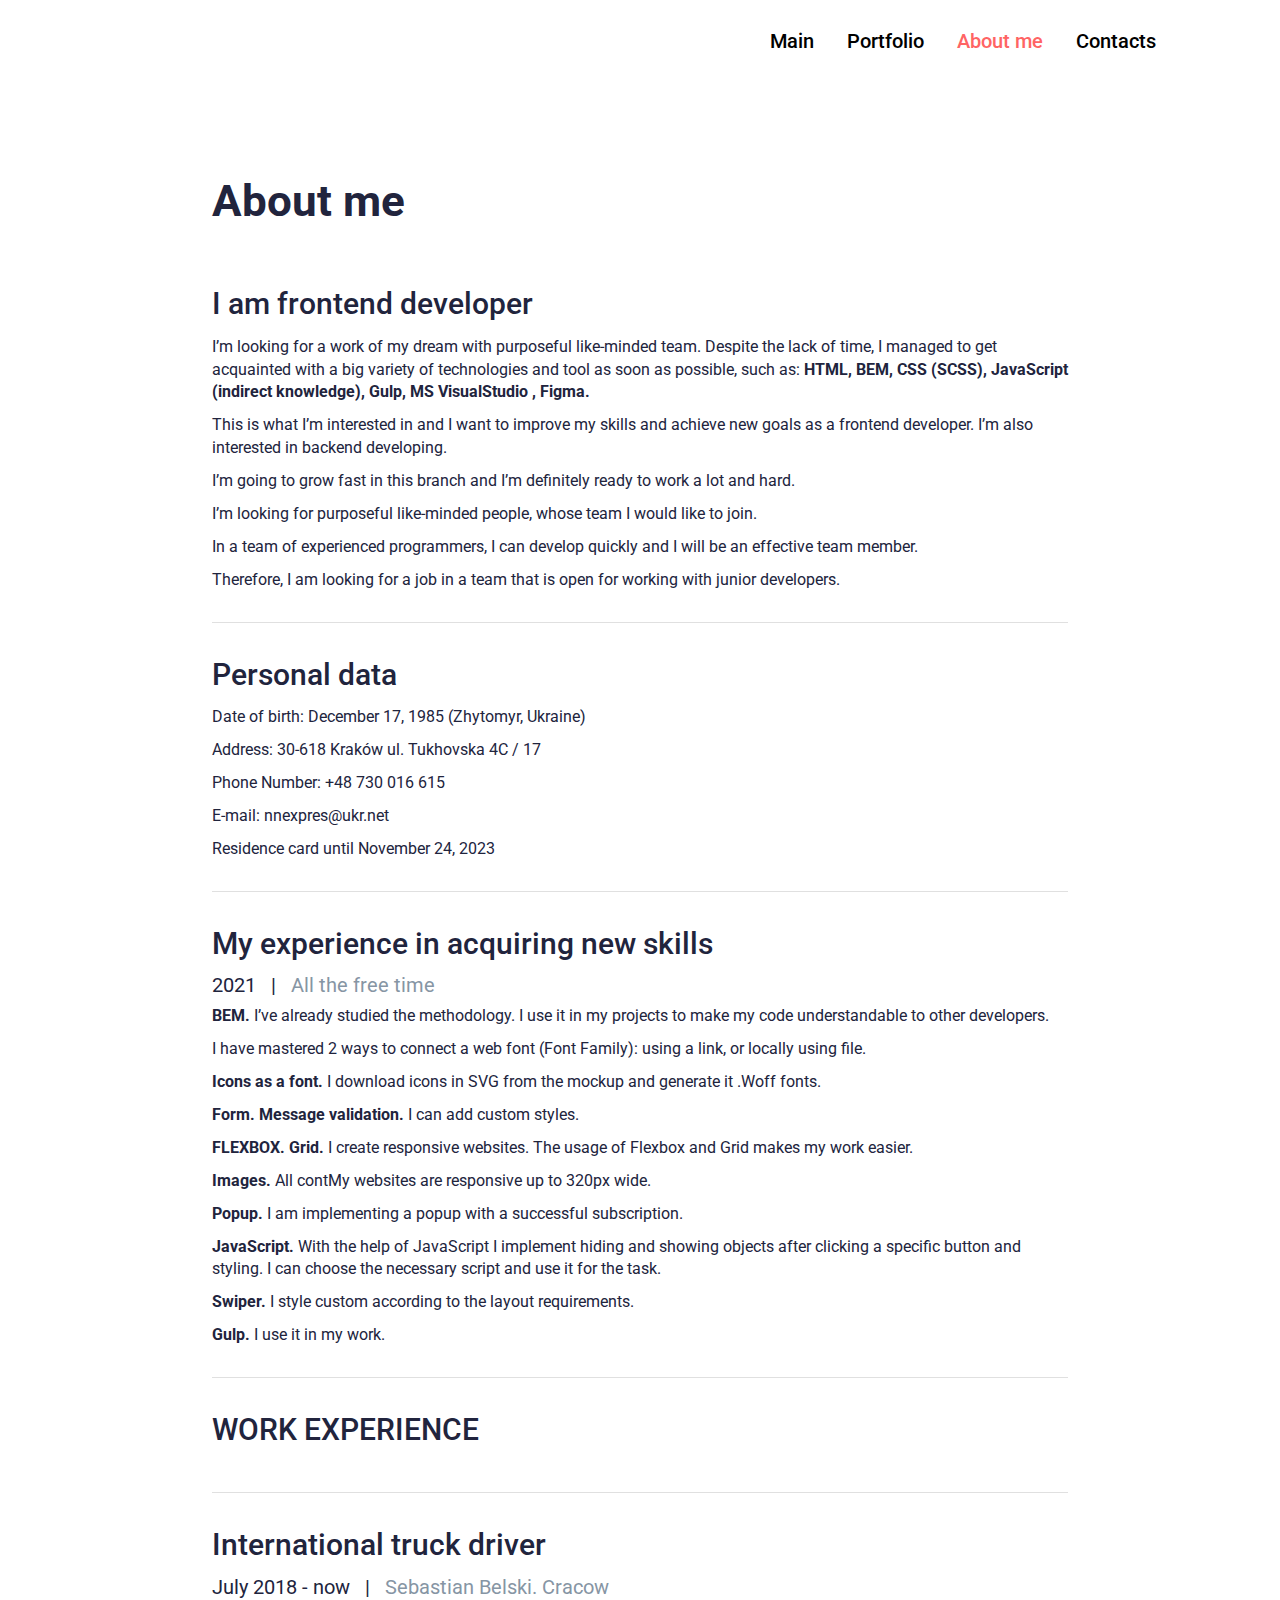
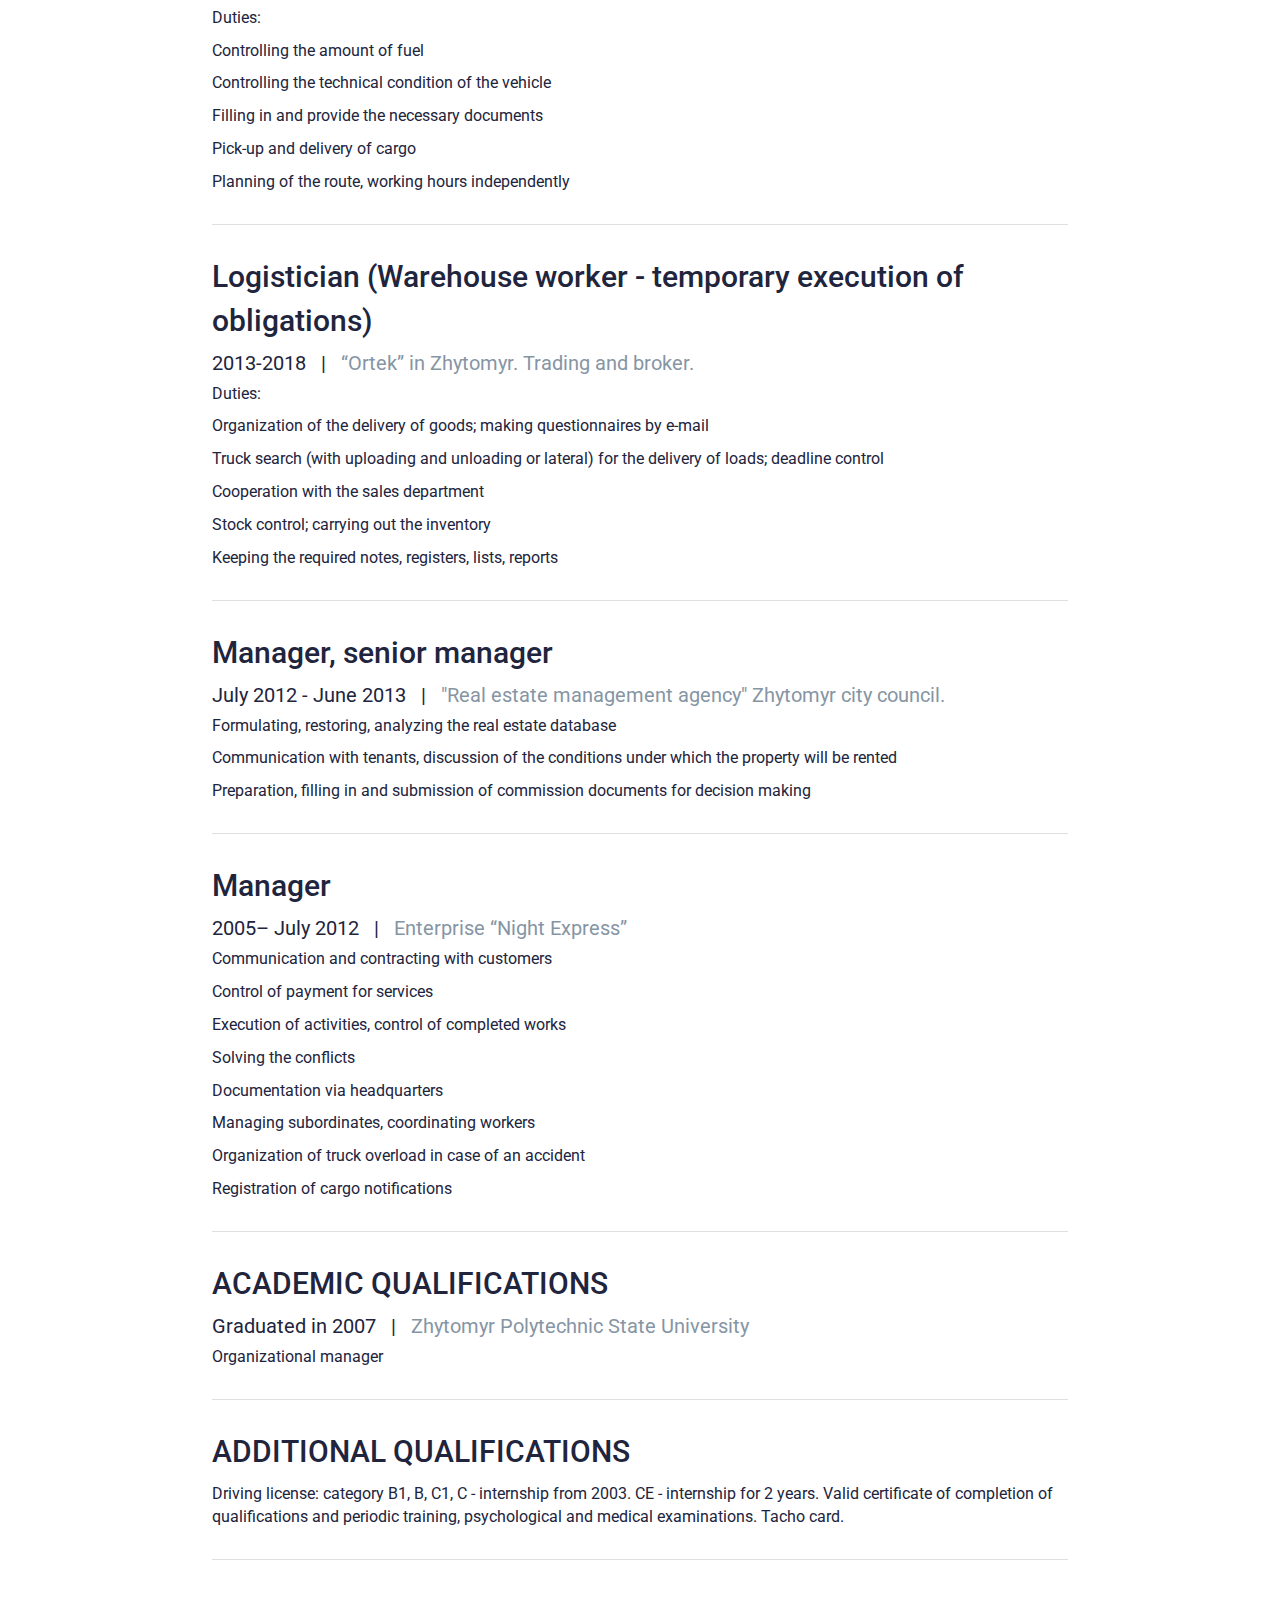
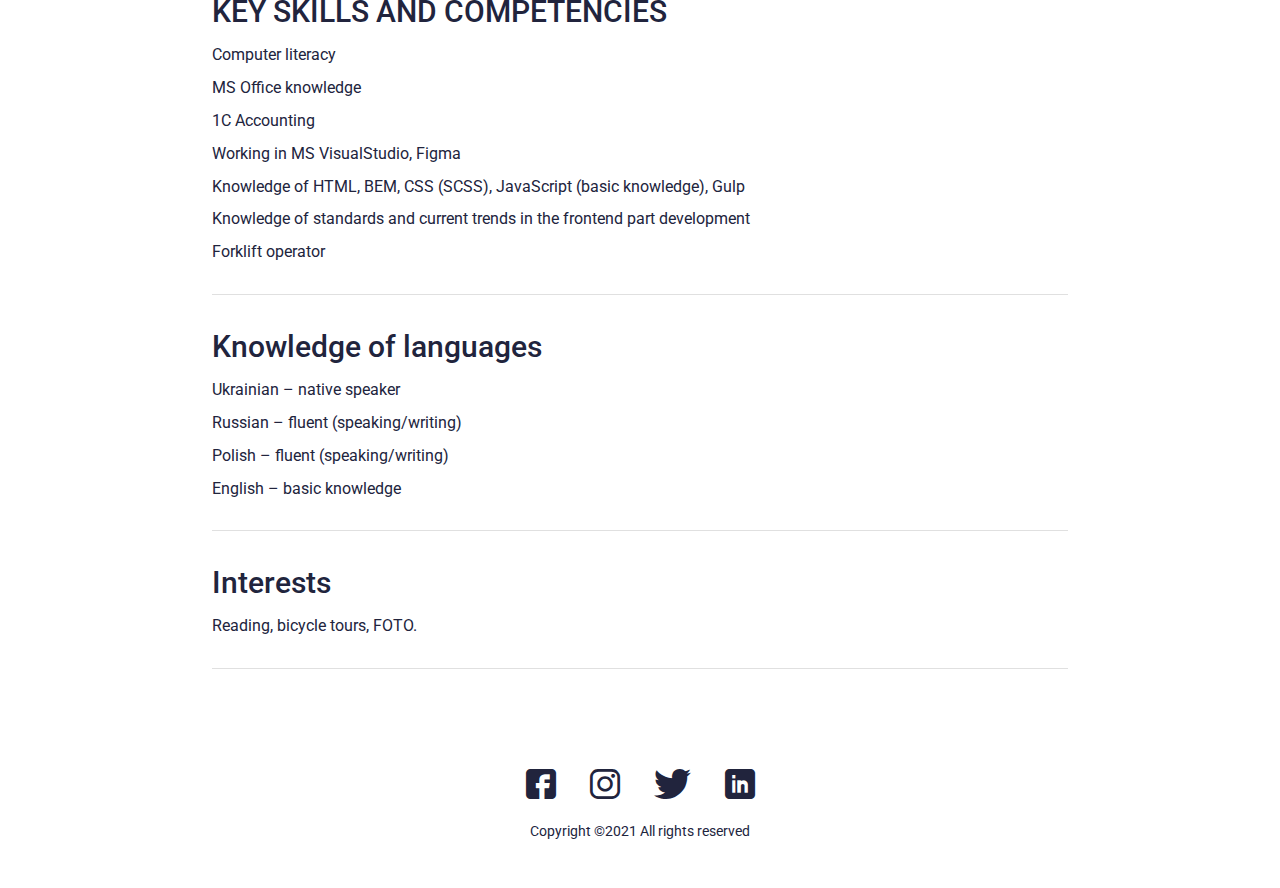
==== commit 71c15541: "Add files via upload" ====
--- a/blog.html
+++ b/blog.html
@@ -1,7 +1,7 @@
 <!DOCTYPE html> <html lang="en"> 	 <head>-	<title>O mnie</title>+	<title>About me</title> 	<meta charset="UTF-8"> 	<meta name="format-detection" content="telephone=no"> 	<link rel="stylesheet" href="css/style.min.css">@@ -22,141 +22,155 @@
 			</div> 			<nav class="menu__body"> 				<ul class="menu__list">-					<li><a href="index.html" class="menu__link ">Strona główna</a></li>+					<li><a href="index.html" class="lng-link-1 menu__link ">Main</a></li> 					<li><a href="works.html" class="menu__link ">Portfolio</a></li>-					<li><a href="blog.html" class="menu__link _active">O mnie</a></li>-					<li><a href="kontakt.html" class="menu__link ">Kontakt</a></li>+					<li><a href="blog.html" class="menu__link _active">About me</a></li>+					<li><a href="kontakt.html" class="menu__link ">Contacts</a></li> 				</ul> 			</nav> 		</div>+		 	</div> </header> 			<main class="page"> 				<div class="blog page__container _container">-					<h1 class="blog__title title">O mnie</h1>+					<h1 class="blog__title title">About me</h1> 					<div class="blog__items"> 						<div class="blog__item">-							<a href="" class="blog__article-name">Za niedułgo zostanię programistem</a>+							<a href="" class="blog__article-name">I am frontend developer</a> 							 							<div class="blog__text text">-								<p>Jestem celowy. Nie zwracając uwagę na brak czasu (po przeprowadzce do Polski, pracuję jako kierowca samochodu ciężarowego), udało mi się za kilka miesięcy poznać ponizsze technologii i narzédzi: <span> HTML, BEM, CSS (SCSS), JavaScript (pośrednia znajomość), Gulp, MS VisualStudio, Figma.</span></p>-								<p>To mnie interesuje i chcę się w tym się rozwijać najbardziej jako frontend developer. Ale również rozważam backend.</p>-								<p>Dążę do rozwoju w tej branży i jestem zdecydowanie gotowy dużo pracować.</p>-								<p>W zespole doświadczonych programistów potrafię szybko się rozwijać i będę efektywnym członkiem zespołu.</p>-								<p>Dla tego szukam pracy w zespole, jaki jest otwarty do pracy z początkującymi programistami.</p>+								<p>I’m looking for a work of my dream with purposeful like-minded team. Despite the lack of time, I managed to get acquainted with a big variety of technologies and tool as soon as possible, such as: <span> HTML, BEM, CSS (SCSS), JavaScript (indirect knowledge), Gulp, MS VisualStudio , Figma.</span></p>+								<p>This is what I’m interested in and I want to improve my skills and achieve new goals as a frontend developer. I’m also interested in backend developing.</p>+								<p>I’m going to grow fast in this branch and I’m definitely ready to work a lot and hard.</p>+								<p>I’m looking for purposeful like-minded people, whose team I would like to join.</p>+								<p>In a team of experienced programmers, I can develop quickly and I will be an effective team member.</p>+								<p>Therefore, I am looking for a job in a team that is open for working with junior developers.</p> 							</div> 						</div> 						<div class="blog__item">-							<a href="" class="blog__article-name">Dane osobowe</a>+							<a href="" class="blog__article-name">Personal data</a> 							 							<div class="blog__text text">-								<p>Data urodzenja: 16 grudnia 1985 r. (Żytomerz, Ukraina)</p>-								<p>Adres: 30-618 Kraków ul. Tuchowska 4C/17</p>-								<p>Telefon: +48730016615</p>+								<p>Date of birth: December 17, 1985 (Zhytomyr, Ukraine)</p>+								<p>Address: 30-618 Kraków ul. Tukhovska 4C / 17</p>+								<p>Phone Number: +48 730 016 615</p> 								<p>E-mail: nnexpres@ukr.net</p>-								<p>Karta pobytu ważna do 24 listopada 2023 roku</p>+								<p>Residence card until November 24, 2023</p> 								 							</div> 						</div> 						<div class="blog__item">-							<a href="" class="blog__article-name">Moje doświadczenie w zdobyciu nowych umiejętności+							<a href="" class="blog__article-name">My experience in acquiring new skills 							</a>-							<div class="blog__info"><div class="blog__date">2021</div> <span class="blog__separator">|</span> <div class="blog__category">Corazu, kiedy miałem wolną chwilkie</div></div>+							<div class="blog__info"><div class="blog__date">2021</div> <span class="blog__separator">|</span> <div class="blog__category">All the free time </div></div> 							<div class="blog__text text">-								<p> <span>BEM.</span> Opanowałem metodykę i wykorzystuję ją w swoich projektach dla tego, by mój kod był zrozumiały dla innych developerów.+								<p> <span>BEM.</span> I’ve already studied the methodology. I use it in my projects to make my code understandable to other developers. 								</p>-								<p>Opanowałem 2 sposóby podłączenia <span>czcionki internetowej</span> (Font Family): przy użyciu linku, albo lokalnie przy użyciu file.</p>-								<p><span>Ikony jako czcionka.</span> Pobieram ikony w SVG z makietu i wygenerowuję czcionek .woff.</p>-								<p><span>Formularz. Message validation.</span> Potrafię customowo stylizować.</p>-								<p><span>FLEXBOX. Grid.</span> Tworzę responsywne strony. Stosowanie Flexbox i Grid ułatwia mi pracę.</p>-								<p><span>Obrazy.</span> Wszystkie kontentne obrazy są responsywne. Po zmianie rozmiaru obrazu na format inny niż rozmiar układu strona prezentuje bez zmian.</p>-								<p><span>Responsywność.</span> Moje strony internetowe są responsywne do szerokości 320px.</p>-								<p><span>Popup.</span> Realizuję popup przy skutecznej subskrypcji.</p>-								<p><span>JavaScript.</span> Z pomocą JavaScript realizuję ukrywanie i pokazywanie obiektów po kliknięciu określonego przycisku i stylizacje. Mogę znależć niezbędny script w internecie i wykorzystac dla realizacji zadania.</p>-								<p><span>Swiper.</span> Stylizuję customowo zgodnie z wymaganiami układu.</p>-								<p><span>Gulp.</span> Stosuję w swojej prace.</p>+								<p>I have mastered 2 ways to connect a web font </span> (Font Family): using a link, or locally using file.</p>+								<p><span>Icons as a font.</span> I download icons in SVG from the mockup and generate it .Woff fonts.</p>+								<p><span>Form. Message validation.</span> I can add custom styles.</p>+								<p><span>FLEXBOX. Grid.</span> I create responsive websites. The usage of Flexbox and Grid makes my work easier.</p>+								<p><span>Images.</span> All contMy websites are responsive up to 320px wide.</p>+								<p><span>Popup.</span> I am implementing a popup with a successful subscription.</p>+								<p><span>JavaScript.</span> With the help of JavaScript I implement hiding and showing objects after clicking a specific button and styling. I can choose the necessary script and use it for the task.</p>+								<p><span>Swiper.</span> I style custom according to the layout requirements.</p>+								<p><span>Gulp.</span> I use it in my work.</p> 							</div> 						</div> 						<div class="blog__item">-							<a href="" class="blog__article-name">Kierowca samochodu ciężarowego międzynarodowy</a>-							<div class="blog__info"><div class="blog__date">2018-obecnie</div> <span class="blog__separator">|</span> <div class="blog__category">Sebastian Belski. Kraków</div></div>+							<a href="" class="blog__article-name">WORK EXPERIENCE</a>+						+						</div>+						<div class="blog__item">+							<a href="" class="blog__article-name">International truck driver</a>+							<div class="blog__info"><div class="blog__date">July 2018 - now</div> <span class="blog__separator">|</span> <div class="blog__category">Sebastian Belski. Cracow</div></div> 							<div class="blog__text text">-								<p>Samodzielnie planuję trasę, godziny pracy</p>-								<p>Kontroluję ilość paliwa</p>-								<p>Wypełniam i przekazuję niezbędne dokumenty</p>-								<p>odbiór i doręczenia ładunku</p>+								<p>Duties:</p>+								<p>Controlling the amount of fuel</p>+								<p>Controlling the technical condition of the vehicle</p>+								<p>Filling in and provide the necessary documents</p>+								<p>Pick-up and delivery of cargo</p>+								<p>Planning of the route, working hours independently</p> 							</div> 						</div> 					 						<div class="blog__item">-							<a href="" class="blog__article-name">Logista (magazynier –czasowe wypełnianie zobowiązań)+							<a href="" class="blog__article-name">Logistician (Warehouse worker - temporary execution of obligations) 							</a>-							<div class="blog__info"><div class="blog__date">2013-2018</div> <span class="blog__separator">|</span> <div class="blog__category"> Sp.z.o.o. «Ortek» w Żytomerzu. Handel i pośrednicząca organizacja materiałów budowlanych</div></div>+							<div class="blog__info"><div class="blog__date">2013-2018</div> <span class="blog__separator">|</span> <div class="blog__category"> “Ortek” in Zhytomyr. Trading and broker.</div></div> 							<div class="blog__text text">-								<p>Organizacja dostarczenia towaru-								</p>-								<p>Poszukiwanie ciężarówek (z ładowaniem i rozładowaniem górnym albo bocznym) dla dostarczenia ładunków. Kontrola czasu ładowania i wyładowania. Rozrachunek z kierowcami</p>-								<p>Współpraca z działem handlowym</p>-								<p>Kontrola stanu magazynu. Przeprowadzenie inwentaryzacji magazynu</p>-								<p>Prowadzenie wymaganej ewidencję rejestry, wykazy, sprawozdania</p>+								<p>Duties:</p>+								<p>Organization of the delivery of goods; making questionnaires by e-mail</p>+								<p>Truck search (with uploading and unloading or lateral) for the delivery of loads; deadline control</p>+								<p>Cooperation with the sales department</p>+								<p>Stock control; carrying out the inventory</p>+								<p>Keeping the required notes, registers, lists, reports</p> 							</div> 						</div> 						<div class="blog__item">-							<a href="" class="blog__article-name">Menedżer, starszy menedżer</a>-							<div class="blog__info"><div class="blog__date">2012-2013</div> <span class="blog__separator">|</span> <div class="blog__category">«Agencja z zarządzania nieruchomościami» Żutomierzkiej rady miejskiej</div></div>+							<a href="" class="blog__article-name">Manager, senior manager</a>+							<div class="blog__info"><div class="blog__date">July 2012 - June 2013 </div> <span class="blog__separator">|</span> <div class="blog__category">"Real estate management agency" Zhytomyr city council.</div></div> 							<div class="blog__text text">-								<p>Formułowanie, odnowienie, analiza bazy danych nieruchomości</p>-								<p>komunikacja z najemcami, dyskusja pod jakim warunkiem odbędzie się wynajem nieruchomości</p>-								<p>przygotowanie, napełnienie i złożenie dokumentów komisji dla podejmowania decyzji</p>+								<p>Formulating, restoring, analyzing the real estate database</p>+								<p>Communication with tenants, discussion of the conditions under which the property will be rented</p>+								<p>Preparation, filling in and submission of commission documents for decision making</p> 							</div> 						</div> 						<div class="blog__item">-							<a href="" class="blog__article-name">Menedżer</a>-							<div class="blog__info"><div class="blog__date">2005-2012</div> <span class="blog__separator">|</span> <div class="blog__category">Przedsiębiorstwo «Nocny Expres»</div></div>+							<a href="" class="blog__article-name">Manager</a>+							<div class="blog__info"><div class="blog__date">2005– July 2012</div> <span class="blog__separator">|</span> <div class="blog__category">Enterprise+								“Night Express” +								</div></div> 							<div class="blog__text text">-								<p>Komunikacja i kontraktowanie z klientami</p>-								<p>Kontrola płatności za usługi</p>-								<p>Zarządzanie podwładnymi, koordynowanie ich pracy+								<p>Communication and contracting with customers</p>+								<p>Control of payment for services</p>+								<p>Execution of activities, control of completed works 								</p>-								<p>Organizacja przeciążania ciężarówek w razie wypadku</p>+								<p>Solving the conflicts</p>+								<p>Documentation via headquarters</p>+								<p>Managing subordinates, coordinating workers</p>+								<p>Organization of truck overload in case of an accident</p>+								<p>Registration of cargo notifications</p> 							</div> 						</div> 						<div class="blog__item">-							<a href="" class="blog__article-name">Wykształcenie</a>-							<div class="blog__info"><div class="blog__date"> 2007</div> <span class="blog__separator">|</span> <div class="blog__category">Wyższe</div></div>-							<div class="blog__text text"> Ukończył Żytomerzki Uniwersytet Politechniczny.-								Jestem z zawodu menedżer organizacyjny</div>+							<a href="" class="blog__article-name">ACADEMIC QUALIFICATIONS</a>+							<div class="blog__info"><div class="blog__date"> Graduated in 2007</div> <span class="blog__separator">|</span> <div class="blog__category">Zhytomyr Polytechnic State University</div></div>+							<div class="blog__text text">Organizational manager</div> 						</div> 						<div class="blog__item">-							<a href="" class="blog__article-name">Dodatkowe Kwalifikacje</a>+							<a href="" class="blog__article-name">ADDITIONAL QUALIFICATIONS</a> 							-							<div class="blog__text text">Prawo jazdy kategorii B1, B, C1, C– staż z 2003 r. CE – staż 2 lata. Ważne-								zaświadczenie o ukończeniu kwalifikacji oraz szkoleniu okresowym, badania-								psychologiczne i lekarskie. Tacho card.</div>+							<div class="blog__text text">Driving license: category B1, B, C1, C - internship from 2003. CE - internship for 2 years. Valid certificate of completion of qualifications and periodic training, psychological and medical examinations. Tacho card.</div> 						</div> 						<div class="blog__item">-							<a href="" class="blog__article-name">Umiejętności </a>-							-							<div class="blog__text text">Znajomość obslugi komputera i pakietu MS Office, 1C Бухгалтерія-								Umiejętność pracy w MS VisualStudio, Figma. Znajomość HTML, BEM, CSS -								(SCSS), JavaScript (pośrednia znajomość), Gulp. Znajomość standardów i aktualnych -								trendów w zakresie rozwoju części frontend-								Operator wózka widłowego.</div>-						</div>-						<div class="blog__item">-							<a href="" class="blog__article-name">Języki</a>+							<a href="" class="blog__article-name">KEY SKILLS AND COMPETENCIES</a> 							 							<div class="blog__text text">-								<p>Ukraiński – język ojczysty</p>-								<p>Rosyjski – bardzo dobra znajomość w mowie i piśmie</p>-								<p>Polski – dobra znajomość w mowie i piśmie</p>-								<p>Angielski – pośrednia znajomość w mowie</p>+								<p>Computer literacy</p>+								<p>MS Office knowledge</p>+								<p>1C Accounting</p>+								<p>Working in MS VisualStudio, Figma</p>+								<p>Knowledge of HTML, BEM, CSS (SCSS), JavaScript (basic knowledge), Gulp</p>+								<p>Knowledge of standards and current trends in the frontend part development</p>+								<p>Forklift operator</p> 							</div> 						</div> 						<div class="blog__item">-							<a href="https://www.instagram.com/onemoment_in_the_world/?utm_medium=copy_link" target="_blank" rel="noopener nofollow noreferrer" class="blog__article-name">Zainteresowania</a>+							<a href="" class="blog__article-name">Knowledge of languages</a> 							-							<div class="blog__text text">Czytanie, wycieczki rowerowe, FOTO.</div>+							<div class="blog__text text">+								<p>Ukrainian – native speaker </p>+								<p>Russian – fluent (speaking/writing)</p>+								<p>Polish – fluent (speaking/writing)</p>+								<p>English – basic knowledge</p>+							</div>+						</div>+						<div class="blog__item">+							<a href="https://www.instagram.com/onemoment_in_the_world/?utm_medium=copy_link" target="_blank" rel="noopener nofollow noreferrer" class="blog__article-name">Interests</a>+							+							<div class="blog__text text">Reading, bicycle tours, FOTO.</div> 						</div> 					</div> 				</div>